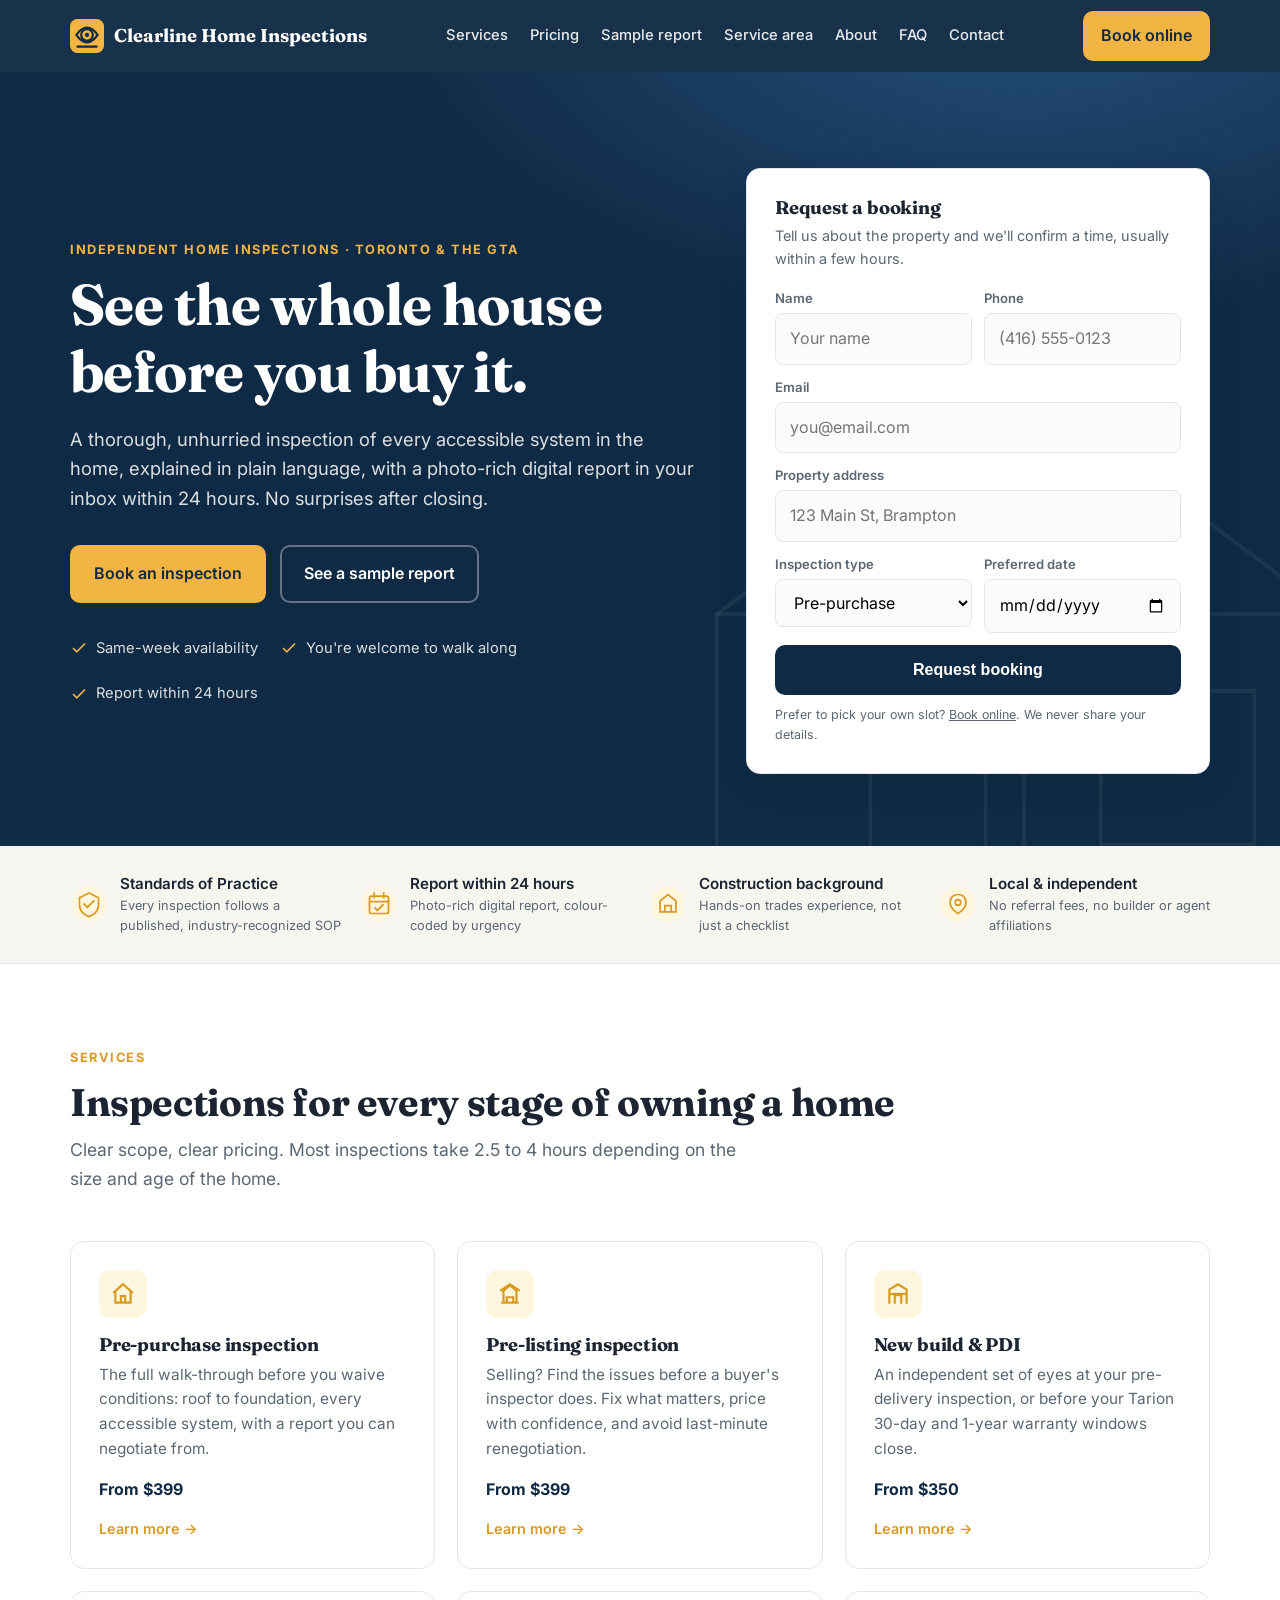
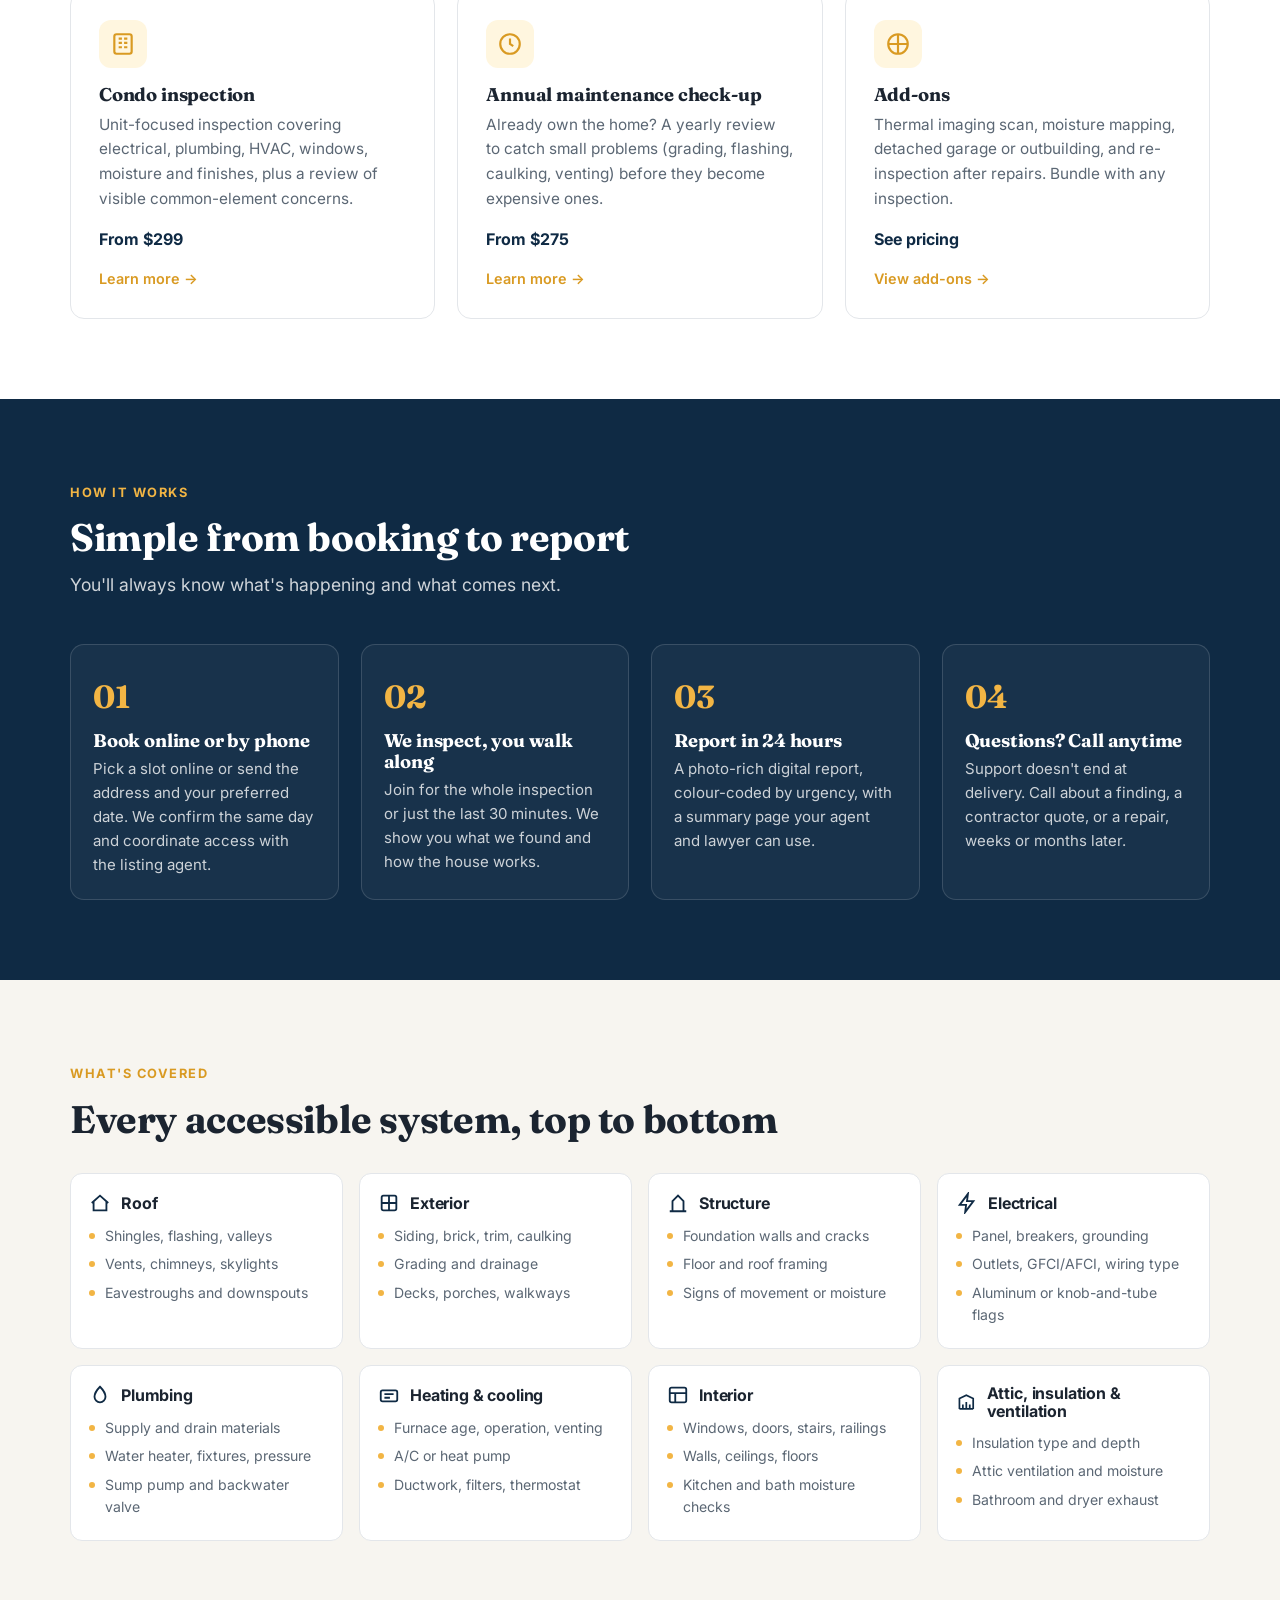
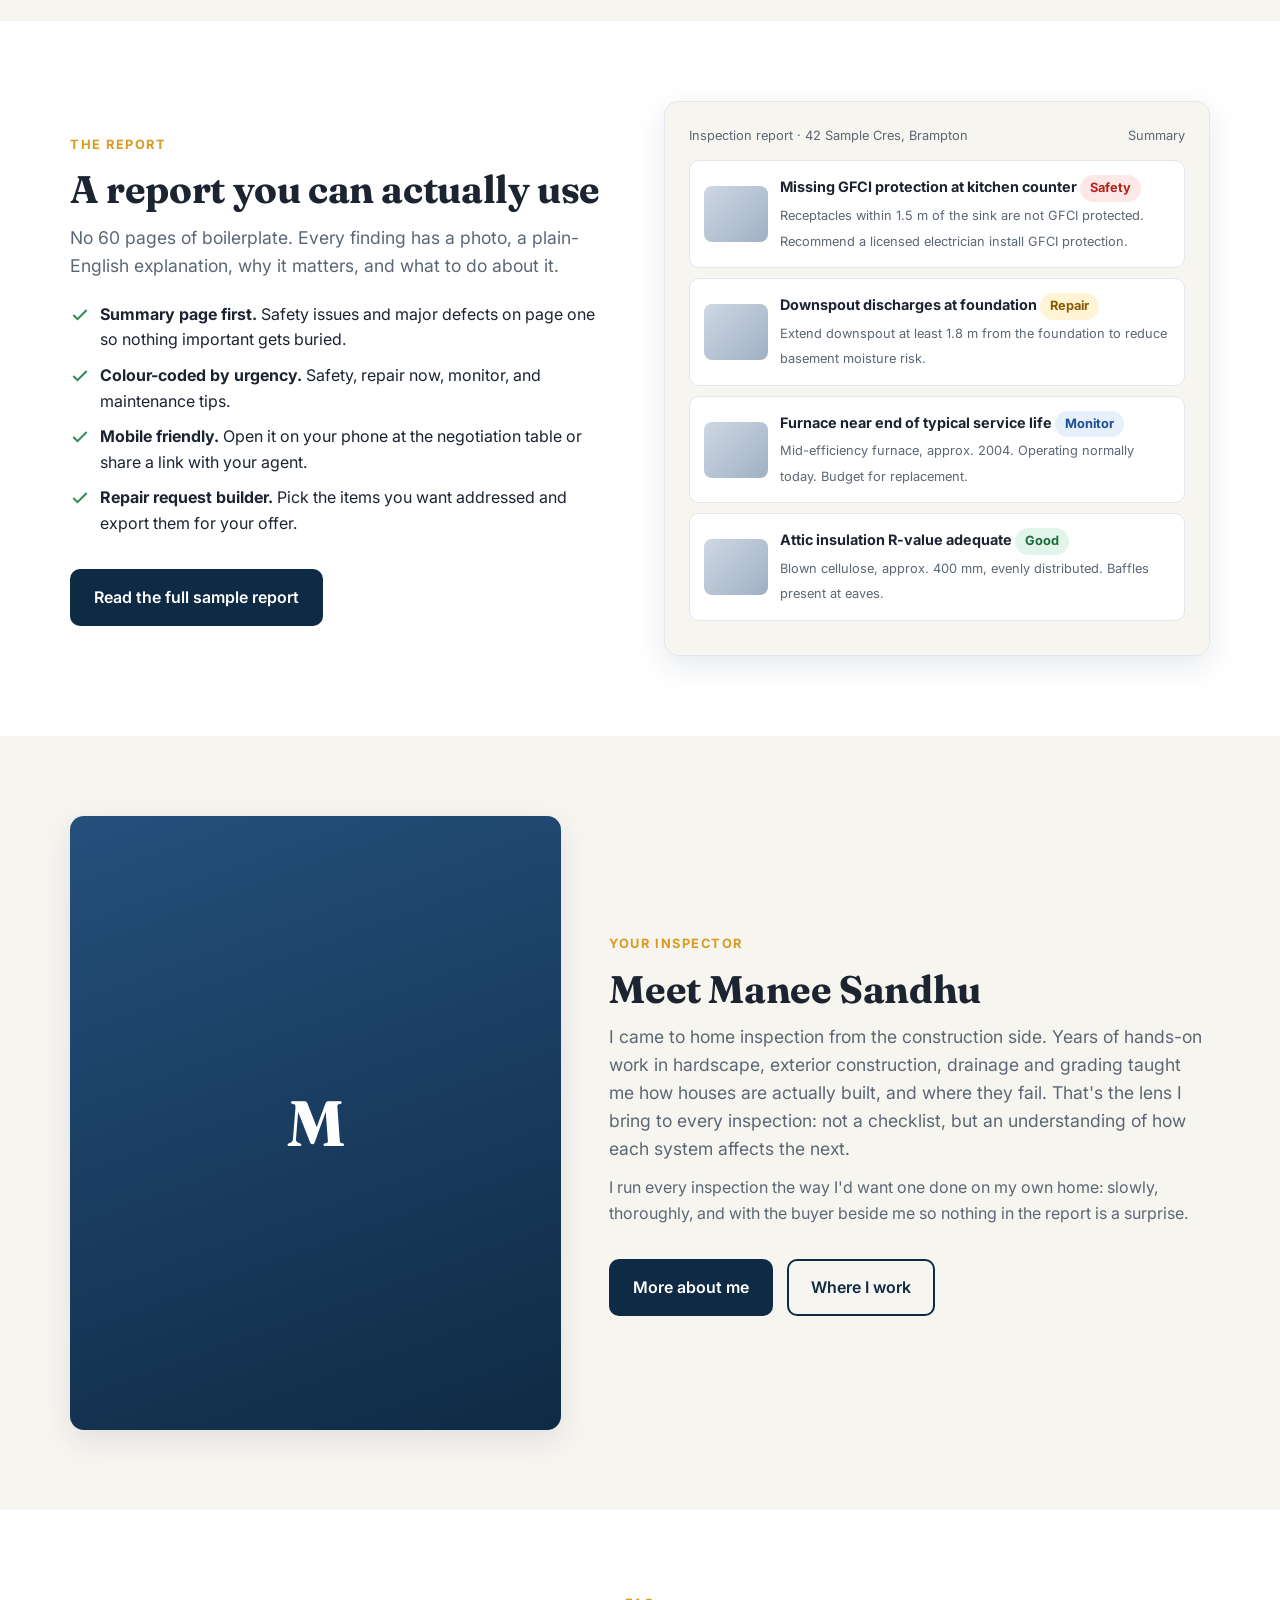
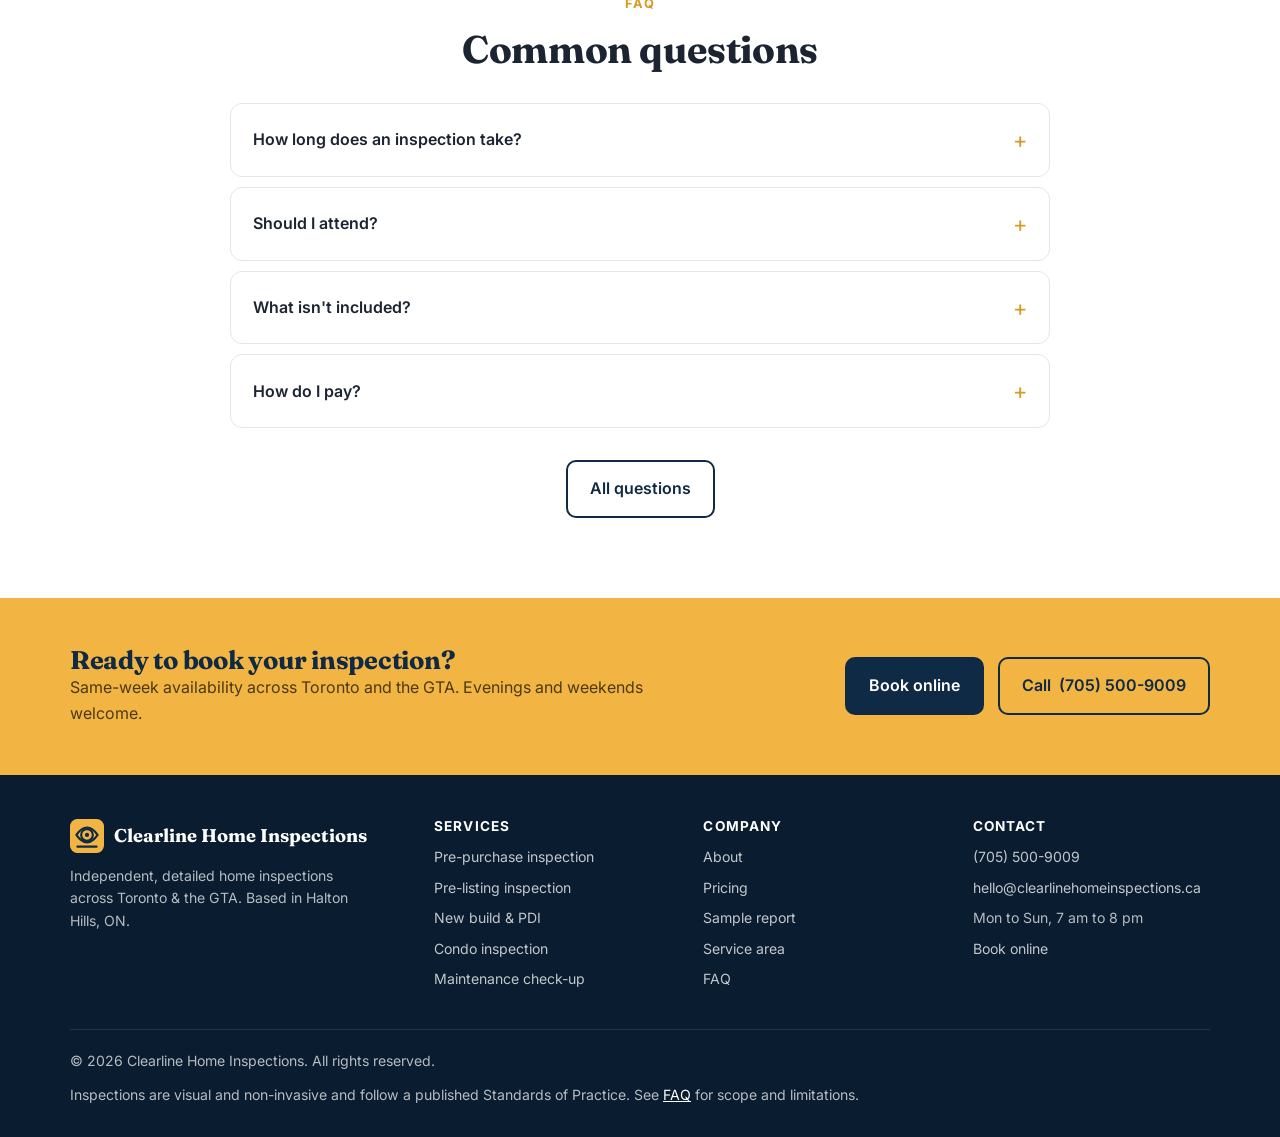
==== index.html @ b822611d "Add files via upload" ====
<!DOCTYPE html>
<html lang="en-CA">
<head>
<meta charset="utf-8">
<meta name="viewport" content="width=device-width, initial-scale=1">
<title>Clearline Home Inspections | Home Inspector, Toronto & GTA</title>
<meta name="description" content="Independent, detailed home inspections across Toronto and the GTA. Pre-purchase, pre-listing, new-build and condo inspections with a full photo report within 24 hours.">
<meta property="og:title" content="Clearline Home Inspections | Home Inspector, Toronto & GTA">
<meta property="og:description" content="Independent, detailed home inspections across Toronto and the GTA. Pre-purchase, pre-listing, new-build and condo inspections with a full photo report within 24 hours.">
<meta property="og:type" content="website">
<link rel="icon" href="data:image/svg+xml,%3Csvg xmlns='http://www.w3.org/2000/svg' viewBox='0 0 64 64'%3E%3Crect width='64' height='64' rx='14' fill='%230f2a44'/%3E%3Ccircle cx='32' cy='30' r='11' fill='none' stroke='%23f2b544' stroke-width='4'/%3E%3Ccircle cx='32' cy='30' r='4' fill='%23f2b544'/%3E%3Cpath d='M12 30c6-9 12-14 20-14s14 5 20 14c-6 9-12 14-20 14S18 39 12 30z' fill='none' stroke='%23f2b544' stroke-width='4' stroke-linejoin='round'/%3E%3C/svg%3E">
<link rel="preconnect" href="https://fonts.googleapis.com">
<link rel="preconnect" href="https://fonts.gstatic.com" crossorigin>
<link href="https://fonts.googleapis.com/css2?family=Inter:wght@400;500;600;700;800&family=Fraunces:opsz,wght@9..144,600;9..144,700&display=swap" rel="stylesheet">
<link rel="stylesheet" href="styles.css">
</head>
<body>
<header class="site">
  <div class="container">
    <nav class="main">
      <a class="logo" href="index.html" aria-label="Home"><svg viewBox="0 0 64 64" aria-hidden="true"><rect width="64" height="64" rx="14" fill="#f2b544"/><circle cx="32" cy="30" r="11" fill="none" stroke="#0f2a44" stroke-width="4"/><circle cx="32" cy="30" r="4" fill="#0f2a44"/><path d="M12 30c6-9 12-14 20-14s14 5 20 14c-6 9-12 14-20 14S18 39 12 30z" fill="none" stroke="#0f2a44" stroke-width="4" stroke-linejoin="round"/><path d="M14 52h36" stroke="#0f2a44" stroke-width="4" stroke-linecap="round"/></svg><span data-brand="name">Clearline Home Inspections</span></a>
      <ul class="navlinks" id="navlinks">
        <li><a href="services.html">Services</a></li>
        <li><a href="pricing.html">Pricing</a></li>
        <li><a href="sample-report.html">Sample report</a></li>
        <li><a href="service-area.html">Service area</a></li>
        <li><a href="about.html">About</a></li>
        <li><a href="faq.html">FAQ</a></li>
        <li><a href="contact.html">Contact</a></li>
      </ul>
      <div class="nav-cta">
        <a class="phone" data-brand="phone-link" href="tel:+17055009009"><span data-brand="phone">(705) 500-9009</span></a>
        <a class="btn btn-primary" href="book.html" style="padding:10px 16px">Book online</a>
        <button class="burger" aria-label="Menu">☰</button>
      </div>
    </nav>
  </div>
</header>
<main>
<section class="hero">
  <div class="container hero-grid">
    <div>
      <span class="eyebrow">Independent home inspections · <span data-brand="area">Toronto &amp; the GTA</span></span>
      <h1 data-brand="tagline">See the whole house before you buy it.</h1>
      <p class="lead">A thorough, unhurried inspection of every accessible system in the home, explained in plain language, with a photo-rich digital report in your inbox within 24 hours. No surprises after closing.</p>
      <div class="actions">
        <a class="btn btn-primary" href="book.html">Book an inspection</a>
        <a class="btn btn-ghost" href="sample-report.html">See a sample report</a>
      </div>
      <div class="hero-points">
        <span><svg viewBox="0 0 24 24" fill="none" stroke="#f2b544" stroke-width="2.2"><path d="M20 6 9 17l-5-5"/></svg>Same-week availability</span>
        <span><svg viewBox="0 0 24 24" fill="none" stroke="#f2b544" stroke-width="2.2"><path d="M20 6 9 17l-5-5"/></svg>You're welcome to walk along</span>
        <span><svg viewBox="0 0 24 24" fill="none" stroke="#f2b544" stroke-width="2.2"><path d="M20 6 9 17l-5-5"/></svg>Report within 24 hours</span>
      </div>
    </div>
    <form class="quote-card" onsubmit="return sendForm(event,this)">
      <input type="hidden" name="subject" value="Booking request">
      <h3>Request a booking</h3>
      <div class="sub">Tell us about the property and we'll confirm a time, usually within a few hours.</div>
      <div class="row2">
        <div class="field"><label>Name</label><input name="name" required placeholder="Your name"></div>
        <div class="field"><label>Phone</label><input name="phone" type="tel" required placeholder="(416) 555-0123"></div>
      </div>
      <div class="field"><label>Email</label><input name="email" type="email" required placeholder="you@email.com"></div>
      <div class="field"><label>Property address</label><input name="address" required placeholder="123 Main St, Brampton"></div>
      <div class="row2">
        <div class="field"><label>Inspection type</label>
          <select name="type"><option>Pre-purchase</option><option>Pre-listing (seller)</option><option>New build / PDI</option><option>Condo</option><option>Maintenance check-up</option><option>Not sure yet</option></select></div>
        <div class="field"><label>Preferred date</label><input name="date" type="date"></div>
      </div>
      <button class="btn btn-dark" type="submit" style="width:100%;justify-content:center">Request booking</button>
      <div class="fine">Prefer to pick your own slot? <a href="book.html">Book online</a>. We never share your details.</div>
    </form>
  </div>
</section>

<div class="trust">
  <div class="container trust-grid">
    <div class="trust-item">
      <svg viewBox="0 0 48 48" fill="none"><circle cx="24" cy="24" r="22" fill="#fff6df"/><path d="M24 10 12 16v9c0 8 5.3 12.6 12 15 6.7-2.4 12-7 12-15v-9z" stroke="#d99a22" stroke-width="2.2"/><path d="m18 24 4 4 8-8" stroke="#d99a22" stroke-width="2.4" stroke-linecap="round"/></svg>
      <div>Standards of Practice<small>Every inspection follows a published, industry-recognized SOP</small></div>
    </div>
    <div class="trust-item">
      <svg viewBox="0 0 48 48" fill="none"><circle cx="24" cy="24" r="22" fill="#fff6df"/><rect x="12" y="14" width="24" height="22" rx="3" stroke="#d99a22" stroke-width="2.2"/><path d="M12 21h24M18 10v6M30 10v6" stroke="#d99a22" stroke-width="2.2" stroke-linecap="round"/><path d="m19 29 3 3 7-7" stroke="#d99a22" stroke-width="2.4" stroke-linecap="round"/></svg>
      <div>Report within 24 hours<small>Photo-rich digital report, colour-coded by urgency</small></div>
    </div>
    <div class="trust-item">
      <svg viewBox="0 0 48 48" fill="none"><circle cx="24" cy="24" r="22" fill="#fff6df"/><path d="M14 34V20l10-8 10 8v14z" stroke="#d99a22" stroke-width="2.2"/><path d="M20 34v-8h8v8" stroke="#d99a22" stroke-width="2.2"/></svg>
      <div>Construction background<small>Hands-on trades experience, not just a checklist</small></div>
    </div>
    <div class="trust-item">
      <svg viewBox="0 0 48 48" fill="none"><circle cx="24" cy="24" r="22" fill="#fff6df"/><path d="M24 12c-6 0-10 4-10 10 0 8 10 14 10 14s10-6 10-14c0-6-4-10-10-10z" stroke="#d99a22" stroke-width="2.2"/><circle cx="24" cy="22" r="3.5" stroke="#d99a22" stroke-width="2.2"/></svg>
      <div>Local &amp; independent<small>No referral fees, no builder or agent affiliations</small></div>
    </div>
  </div>
</div>

<section>
  <div class="container">
    <span class="eyebrow">Services</span>
    <h2>Inspections for every stage of owning a home</h2>
    <p class="lead mt12">Clear scope, clear pricing. Most inspections take 2.5 to 4 hours depending on the size and age of the home.</p>
    <div class="grid3 mt48">
      <a class="card" href="services-pre-purchase.html">
        <div class="icon"><svg viewBox="0 0 24 24" fill="none" stroke-width="2"><path d="M3 11 12 3l9 8M5 10v10h14V10"/><path d="M10 20v-6h4v6"/></svg></div>
        <h3>Pre-purchase inspection</h3>
        <p>The full walk-through before you waive conditions: roof to foundation, every accessible system, with a report you can negotiate from.</p>
        <div class="price">From $399</div><div class="more">Learn more →</div>
      </a>
      <a class="card" href="services-pre-listing.html">
        <div class="icon"><svg viewBox="0 0 24 24" fill="none" stroke-width="2"><path d="M4 20h16M6 20V9l6-5 6 5v11"/><path d="M9 20v-5h6v5"/><path d="m3 9 9-6 9 6"/></svg></div>
        <h3>Pre-listing inspection</h3>
        <p>Selling? Find the issues before a buyer's inspector does. Fix what matters, price with confidence, and avoid last-minute renegotiation.</p>
        <div class="price">From $399</div><div class="more">Learn more →</div>
      </a>
      <a class="card" href="services-new-build-pdi.html">
        <div class="icon"><svg viewBox="0 0 24 24" fill="none" stroke-width="2"><path d="M4 21V8l8-5 8 5v13"/><path d="M9 21v-8h6v8"/><path d="M4 12h16"/></svg></div>
        <h3>New build &amp; PDI</h3>
        <p>An independent set of eyes at your pre-delivery inspection, or before your Tarion 30-day and 1-year warranty windows close.</p>
        <div class="price">From $350</div><div class="more">Learn more →</div>
      </a>
      <a class="card" href="services-condo.html">
        <div class="icon"><svg viewBox="0 0 24 24" fill="none" stroke-width="2"><rect x="4" y="3" width="16" height="18" rx="2"/><path d="M8 7h3M13 7h3M8 11h3M13 11h3M8 15h3M13 15h3"/></svg></div>
        <h3>Condo inspection</h3>
        <p>Unit-focused inspection covering electrical, plumbing, HVAC, windows, moisture and finishes, plus a review of visible common-element concerns.</p>
        <div class="price">From $299</div><div class="more">Learn more →</div>
      </a>
      <a class="card" href="services-maintenance.html">
        <div class="icon"><svg viewBox="0 0 24 24" fill="none" stroke-width="2"><circle cx="12" cy="12" r="9"/><path d="M12 7v5l3 2"/></svg></div>
        <h3>Annual maintenance check-up</h3>
        <p>Already own the home? A yearly review to catch small problems (grading, flashing, caulking, venting) before they become expensive ones.</p>
        <div class="price">From $275</div><div class="more">Learn more →</div>
      </a>
      <a class="card" href="pricing.html#addons">
        <div class="icon"><svg viewBox="0 0 24 24" fill="none" stroke-width="2"><path d="M12 3v18M3 12h18"/><circle cx="12" cy="12" r="9"/></svg></div>
        <h3>Add-ons</h3>
        <p>Thermal imaging scan, moisture mapping, detached garage or outbuilding, and re-inspection after repairs. Bundle with any inspection.</p>
        <div class="price">See pricing</div><div class="more">View add-ons →</div>
      </a>
    </div>
  </div>
</section>

<section class="process">
  <div class="container">
    <span class="eyebrow">How it works</span>
    <h2>Simple from booking to report</h2>
    <p class="lead mt12">You'll always know what's happening and what comes next.</p>
    <div class="steps">
      <div class="step"><h3>Book online or by phone</h3><p>Pick a slot online or send the address and your preferred date. We confirm the same day and coordinate access with the listing agent.</p></div>
      <div class="step"><h3>We inspect, you walk along</h3><p>Join for the whole inspection or just the last 30 minutes. We show you what we found and how the house works.</p></div>
      <div class="step"><h3>Report in 24 hours</h3><p>A photo-rich digital report, colour-coded by urgency, with a summary page your agent and lawyer can use.</p></div>
      <div class="step"><h3>Questions? Call anytime</h3><p>Support doesn't end at delivery. Call about a finding, a contractor quote, or a repair, weeks or months later.</p></div>
    </div>
  </div>
</section>

<section class="systems">
  <div class="container">
    <span class="eyebrow">What's covered</span>
    <h2>Every accessible system, top to bottom</h2>
    <div class="grid4 mt32">
      <div class="sys"><h3><svg viewBox="0 0 24 24" fill="none" stroke-width="2"><path d="M3 12 12 4l9 8"/><path d="M5 11v9h14v-9"/></svg>Roof</h3><ul><li>Shingles, flashing, valleys</li><li>Vents, chimneys, skylights</li><li>Eavestroughs and downspouts</li></ul></div>
      <div class="sys"><h3><svg viewBox="0 0 24 24" fill="none" stroke-width="2"><rect x="4" y="4" width="16" height="16" rx="2"/><path d="M4 12h16M12 4v16"/></svg>Exterior</h3><ul><li>Siding, brick, trim, caulking</li><li>Grading and drainage</li><li>Decks, porches, walkways</li></ul></div>
      <div class="sys"><h3><svg viewBox="0 0 24 24" fill="none" stroke-width="2"><path d="M3 21h18M6 21V10l6-6 6 6v11"/></svg>Structure</h3><ul><li>Foundation walls and cracks</li><li>Floor and roof framing</li><li>Signs of movement or moisture</li></ul></div>
      <div class="sys"><h3><svg viewBox="0 0 24 24" fill="none" stroke-width="2"><path d="M13 2 4 14h7l-1 8 9-12h-7z"/></svg>Electrical</h3><ul><li>Panel, breakers, grounding</li><li>Outlets, GFCI/AFCI, wiring type</li><li>Aluminum or knob-and-tube flags</li></ul></div>
      <div class="sys"><h3><svg viewBox="0 0 24 24" fill="none" stroke-width="2"><path d="M12 3s6 6 6 11a6 6 0 0 1-12 0c0-5 6-11 6-11z"/></svg>Plumbing</h3><ul><li>Supply and drain materials</li><li>Water heater, fixtures, pressure</li><li>Sump pump and backwater valve</li></ul></div>
      <div class="sys"><h3><svg viewBox="0 0 24 24" fill="none" stroke-width="2"><rect x="3" y="7" width="18" height="12" rx="2"/><path d="M7 11h10M7 15h6"/></svg>Heating &amp; cooling</h3><ul><li>Furnace age, operation, venting</li><li>A/C or heat pump</li><li>Ductwork, filters, thermostat</li></ul></div>
      <div class="sys"><h3><svg viewBox="0 0 24 24" fill="none" stroke-width="2"><rect x="3" y="4" width="18" height="16" rx="2"/><path d="M3 10h18M9 20V10"/></svg>Interior</h3><ul><li>Windows, doors, stairs, railings</li><li>Walls, ceilings, floors</li><li>Kitchen and bath moisture checks</li></ul></div>
      <div class="sys"><h3><svg viewBox="0 0 24 24" fill="none" stroke-width="2"><path d="M4 20h16M4 20V8l8-4 8 4v12"/><path d="M8 20v-5M12 20v-8M16 20v-5"/></svg>Attic, insulation &amp; ventilation</h3><ul><li>Insulation type and depth</li><li>Attic ventilation and moisture</li><li>Bathroom and dryer exhaust</li></ul></div>
    </div>
  </div>
</section>

<section>
  <div class="container report-grid">
    <div>
      <span class="eyebrow">The report</span>
      <h2>A report you can actually use</h2>
      <p class="lead mt12">No 60 pages of boilerplate. Every finding has a photo, a plain-English explanation, why it matters, and what to do about it.</p>
      <ul class="checks">
        <li><svg viewBox="0 0 24 24" fill="none" stroke="#2e8b57" stroke-width="2.4"><path d="M20 6 9 17l-5-5"/></svg><span><b>Summary page first.</b> Safety issues and major defects on page one so nothing important gets buried.</span></li>
        <li><svg viewBox="0 0 24 24" fill="none" stroke="#2e8b57" stroke-width="2.4"><path d="M20 6 9 17l-5-5"/></svg><span><b>Colour-coded by urgency.</b> Safety, repair now, monitor, and maintenance tips.</span></li>
        <li><svg viewBox="0 0 24 24" fill="none" stroke="#2e8b57" stroke-width="2.4"><path d="M20 6 9 17l-5-5"/></svg><span><b>Mobile friendly.</b> Open it on your phone at the negotiation table or share a link with your agent.</span></li>
        <li><svg viewBox="0 0 24 24" fill="none" stroke="#2e8b57" stroke-width="2.4"><path d="M20 6 9 17l-5-5"/></svg><span><b>Repair request builder.</b> Pick the items you want addressed and export them for your offer.</span></li>
      </ul>
      <div class="mt32"><a class="btn btn-dark" href="sample-report.html">Read the full sample report</a></div>
    </div>
    <div class="report-mock" aria-label="Sample report preview">
      <div class="hdr"><span>Inspection report · 42 Sample Cres, Brampton</span><span>Summary</span></div>
      <div class="finding"><div class="ph"></div><div><b>Missing GFCI protection at kitchen counter <span class="tag red">Safety</span></b><span>Receptacles within 1.5 m of the sink are not GFCI protected. Recommend a licensed electrician install GFCI protection.</span></div></div>
      <div class="finding"><div class="ph"></div><div><b>Downspout discharges at foundation <span class="tag amb">Repair</span></b><span>Extend downspout at least 1.8 m from the foundation to reduce basement moisture risk.</span></div></div>
      <div class="finding"><div class="ph"></div><div><b>Furnace near end of typical service life <span class="tag blu">Monitor</span></b><span>Mid-efficiency furnace, approx. 2004. Operating normally today. Budget for replacement.</span></div></div>
      <div class="finding"><div class="ph"></div><div><b>Attic insulation R-value adequate <span class="tag grn">Good</span></b><span>Blown cellulose, approx. 400 mm, evenly distributed. Baffles present at eaves.</span></div></div>
    </div>
  </div>
</section>

<section class="about">
  <div class="container about-grid">
    <div class="portrait" aria-label="Inspector photo placeholder">M</div>
    <div>
      <span class="eyebrow">Your inspector</span>
      <h2>Meet <span data-brand="inspector">Manee Sandhu</span></h2>
      <p class="lead mt12">I came to home inspection from the construction side. Years of hands-on work in hardscape, exterior construction, drainage and grading taught me how houses are actually built, and where they fail. That's the lens I bring to every inspection: not a checklist, but an understanding of how each system affects the next.</p>
      <p class="mt12" style="color:var(--muted)">I run every inspection the way I'd want one done on my own home: slowly, thoroughly, and with the buyer beside me so nothing in the report is a surprise.</p>
      <div class="mt32 actions"><a class="btn btn-dark" href="about.html">More about me</a><a class="btn btn-outline" href="service-area.html">Where I work</a></div>
    </div>
  </div>
</section>

<section>
  <div class="container narrow">
    <div class="center"><span class="eyebrow">FAQ</span><h2>Common questions</h2></div>
    <div class="mt32">
      <details><summary>How long does an inspection take?</summary><p>Usually 2.5 to 4 hours for a detached home, 1.5 to 2 hours for a condo. Older, larger or heavily finished homes take longer. We never rush to fit a schedule.</p></details>
      <details><summary>Should I attend?</summary><p>Yes, if you can. Walking through with the inspector is the best way to understand the house. If you can't make the whole thing, join for the last 30 to 45 minutes for the summary walk-through.</p></details>
      <details><summary>What isn't included?</summary><p>A home inspection is visual and non-invasive. We don't open walls, move furniture or stored items, or test for mould, asbestos, radon, pests or wells and septic systems. If we see signs that suggest a specialist is needed, we tell you exactly who to call.</p></details>
      <details><summary>How do I pay?</summary><p>E-transfer, credit card or debit, payable on the day of the inspection. The report is released once payment is received.</p></details>
    </div>
    <div class="center mt32"><a class="btn btn-outline" href="faq.html">All questions</a></div>
  </div>
</section>
<div class="cta-band">
  <div class="container">
    <div><h2>Ready to book your inspection?</h2><p>Same-week availability across Toronto and the GTA. Evenings and weekends welcome.</p></div>
    <div class="actions"><a class="btn btn-dark" href="book.html">Book online</a><a class="btn btn-outline" data-brand="phone-link" href="tel:+17055009009">Call <span data-brand="phone">(705) 500-9009</span></a></div>
  </div>
</div>
</main>
<footer class="site">
  <div class="container">
    <div class="foot-grid">
      <div>
        <a class="logo" href="index.html" style="color:#fff;margin-bottom:12px"><svg viewBox="0 0 64 64" aria-hidden="true"><rect width="64" height="64" rx="14" fill="#f2b544"/><circle cx="32" cy="30" r="11" fill="none" stroke="#0f2a44" stroke-width="4"/><circle cx="32" cy="30" r="4" fill="#0f2a44"/><path d="M12 30c6-9 12-14 20-14s14 5 20 14c-6 9-12 14-20 14S18 39 12 30z" fill="none" stroke="#0f2a44" stroke-width="4" stroke-linejoin="round"/><path d="M14 52h36" stroke="#0f2a44" stroke-width="4" stroke-linecap="round"/></svg><span data-brand="name">Clearline Home Inspections</span></a>
        <p style="max-width:34ch">Independent, detailed home inspections across <span data-brand="area">Toronto &amp; the GTA</span>. Based in <span data-brand="base">Halton Hills, ON</span>.</p>
      </div>
      <div><h4>Services</h4><ul>
        <li><a href="services-pre-purchase.html">Pre-purchase inspection</a></li>
        <li><a href="services-pre-listing.html">Pre-listing inspection</a></li>
        <li><a href="services-new-build-pdi.html">New build &amp; PDI</a></li>
        <li><a href="services-condo.html">Condo inspection</a></li>
        <li><a href="services-maintenance.html">Maintenance check-up</a></li>
      </ul></div>
      <div><h4>Company</h4><ul>
        <li><a href="about.html">About</a></li>
        <li><a href="pricing.html">Pricing</a></li>
        <li><a href="sample-report.html">Sample report</a></li>
        <li><a href="service-area.html">Service area</a></li>
        <li><a href="faq.html">FAQ</a></li>
      </ul></div>
      <div><h4>Contact</h4><ul>
        <li><a data-brand="phone-link" href="tel:+17055009009"><span data-brand="phone">(705) 500-9009</span></a></li>
        <li><a data-brand="email-link" href="mailto:hello@clearlinehomeinspections.ca"><span data-brand="email">hello@clearlinehomeinspections.ca</span></a></li>
        <li><span data-brand="hours">Mon to Sun, 7 am to 8 pm</span></li>
        <li><a href="book.html">Book online</a></li>
      </ul></div>
    </div>
    <div class="foot-bottom">
      <div>© <span id="yr"></span> <span data-brand="name">Clearline Home Inspections</span>. All rights reserved.</div>
      <div>Inspections are visual and non-invasive and follow a published Standards of Practice. See <a href="faq.html" style="color:#fff">FAQ</a> for scope and limitations.</div>
    </div>
  </div>
</footer>
<div class="toast" id="toast">Thanks! Opening your email app to send the request.</div>
<script src="site.js"></script>
</body>
</html>
---- styles.css ----
:root{
  --navy:#0f2a44; --navy-2:#163a5c; --ink:#1b2430; --muted:#5b6774;
  --amber:#f2b544; --amber-2:#d99a22; --paper:#f7f5f0; --white:#fff;
  --line:#e3e6ea; --ok:#2e8b57; --radius:14px;
  --shadow:0 10px 30px rgba(15,42,68,.10);
}
*{box-sizing:border-box;margin:0;padding:0}
html{scroll-behavior:smooth}
body{font-family:Inter,system-ui,-apple-system,Segoe UI,Roboto,sans-serif;color:var(--ink);background:var(--white);line-height:1.6;-webkit-font-smoothing:antialiased}
h1,h2,h3,h4{font-family:Fraunces,Georgia,serif;line-height:1.15;letter-spacing:-.01em}
h1{font-size:clamp(2.2rem,5vw,3.6rem);font-weight:700}
h2{font-size:clamp(1.7rem,3.4vw,2.4rem);font-weight:700}
h3{font-size:1.15rem;font-weight:700}
h4{font-size:1rem;font-weight:700}
p{max-width:62ch}
a{color:inherit}
img,svg{display:block}
.container{width:min(1140px,100% - 40px);margin-inline:auto}
.narrow{max-width:820px}
section{padding:80px 0}
section.tight{padding:56px 0}
.eyebrow{display:inline-block;font-size:.8rem;font-weight:700;letter-spacing:.12em;text-transform:uppercase;color:var(--amber-2);margin-bottom:12px}
.lead{font-size:1.1rem;color:var(--muted)}
.mt12{margin-top:12px}.mt20{margin-top:20px}.mt32{margin-top:32px}.mt48{margin-top:48px}
.btn{display:inline-flex;align-items:center;gap:8px;padding:14px 22px;border-radius:10px;font-weight:600;text-decoration:none;border:2px solid transparent;transition:.2s;cursor:pointer;font-size:1rem;white-space:nowrap}
.btn-primary{background:var(--amber);color:var(--navy);border-color:var(--amber)}
.btn-primary:hover{background:var(--amber-2);border-color:var(--amber-2)}
.btn-ghost{background:transparent;color:#fff;border-color:rgba(255,255,255,.35)}
.btn-ghost:hover{border-color:#fff}
.btn-dark{background:var(--navy);color:#fff}
.btn-dark:hover{background:var(--navy-2)}
.btn-outline{background:transparent;color:var(--navy);border-color:var(--navy)}
.btn-outline:hover{background:var(--navy);color:#fff}
.actions{display:flex;gap:14px;flex-wrap:wrap}

/* NAV */
header.site{position:sticky;top:0;z-index:50;background:rgba(15,42,68,.96);backdrop-filter:blur(8px);color:#fff}
nav.main{display:flex;align-items:center;justify-content:space-between;height:72px}
.logo{display:flex;align-items:center;gap:10px;font-family:Fraunces,serif;font-weight:700;font-size:1.15rem;text-decoration:none;white-space:nowrap}
.logo svg{width:34px;height:34px}
.navlinks{display:flex;gap:22px;list-style:none;font-size:.92rem;font-weight:500;white-space:nowrap;align-items:center}
.navlinks a{text-decoration:none;opacity:.9}
.navlinks a:hover,.navlinks a.active{opacity:1;color:var(--amber)}
.nav-cta{display:flex;align-items:center;gap:14px}
.phone{font-weight:600;text-decoration:none}
.burger{display:none;background:none;border:0;color:#fff;font-size:1.6rem;cursor:pointer}
@media(max-width:1400px){.phone{display:none}}
@media(max-width:1100px){.navlinks{gap:16px;font-size:.88rem}}
@media(max-width:960px){
  .navlinks,.phone{display:none}
  .burger{display:block}
  .navlinks.open{display:flex;position:absolute;top:72px;left:0;right:0;flex-direction:column;background:var(--navy);padding:20px;gap:16px;border-top:1px solid rgba(255,255,255,.1);align-items:flex-start}
  .nav-cta .btn{padding:10px 14px;font-size:.9rem}
}

/* HERO */
.hero{background:radial-gradient(1200px 600px at 80% -10%,#24507c 0%,var(--navy) 55%);color:#fff;padding:96px 0 72px;position:relative;overflow:hidden}
.hero::after{content:"";position:absolute;inset:auto -10% -40% auto;width:60%;height:120%;background:url("data:image/svg+xml,%3Csvg xmlns='http://www.w3.org/2000/svg' viewBox='0 0 400 400'%3E%3Cg fill='none' stroke='%23ffffff' stroke-opacity='.06' stroke-width='2'%3E%3Cpath d='M40 360V160l160-120 160 120v200z'/%3E%3Cpath d='M40 160h320M200 40v320M120 360V220h60v140M240 200h80v80h-80z'/%3E%3C/g%3E%3C/svg%3E") no-repeat center/contain;pointer-events:none}
.hero-grid{display:grid;grid-template-columns:1.15fr .85fr;gap:48px;align-items:center;position:relative;z-index:1}
.hero .eyebrow{color:var(--amber)}
.hero .lead{color:rgba(255,255,255,.85);margin:20px 0 32px;font-size:1.15rem}
.hero-points{display:flex;gap:22px;flex-wrap:wrap;margin-top:34px;font-size:.92rem;color:rgba(255,255,255,.85)}
.hero-points span{display:flex;align-items:center;gap:8px}
.hero-points svg{width:18px;height:18px}
@media(max-width:900px){.hero-grid{grid-template-columns:1fr}.hero{padding:64px 0}}

/* page hero (inner pages) */
.page-hero{background:var(--navy);color:#fff;padding:64px 0 56px}
.page-hero .eyebrow{color:var(--amber)}
.page-hero .lead{color:rgba(255,255,255,.82);margin-top:14px}
.crumbs{font-size:.85rem;color:rgba(255,255,255,.6);margin-bottom:18px}
.crumbs a{text-decoration:none}

/* forms */
.quote-card{background:#fff;color:var(--ink);border-radius:var(--radius);padding:28px;box-shadow:var(--shadow);border:1px solid var(--line)}
.quote-card h3{margin-bottom:6px}
.quote-card .sub{color:var(--muted);font-size:.9rem;margin-bottom:18px}
.field{margin-bottom:12px}
.field label{display:block;font-size:.82rem;font-weight:600;margin-bottom:4px;color:var(--muted)}
.field input,.field select,.field textarea{width:100%;padding:12px 14px;border:1px solid var(--line);border-radius:8px;font:inherit;background:#fbfbfb}
.field input:focus,.field select:focus,.field textarea:focus{outline:2px solid var(--amber);border-color:transparent}
.row2{display:grid;grid-template-columns:1fr 1fr;gap:12px}
.fine{font-size:.78rem;color:var(--muted);margin-top:10px}
@media(max-width:520px){.row2{grid-template-columns:1fr}}

/* TRUST STRIP */
.trust{background:var(--paper);padding:26px 0;border-bottom:1px solid var(--line)}
.trust-grid{display:grid;grid-template-columns:repeat(4,1fr);gap:18px}
.trust-item{display:flex;align-items:center;gap:12px;font-weight:600;font-size:.95rem}
.trust-item svg{width:38px;height:38px;flex:none}
.trust-item small{display:block;font-weight:400;color:var(--muted);font-size:.8rem}
@media(max-width:900px){.trust-grid{grid-template-columns:repeat(2,1fr)}}
@media(max-width:520px){.trust-grid{grid-template-columns:1fr}}

/* CARDS */
.grid2{display:grid;grid-template-columns:1fr 1fr;gap:22px}
.grid3{display:grid;grid-template-columns:repeat(3,1fr);gap:22px}
.grid4{display:grid;grid-template-columns:repeat(4,1fr);gap:16px}
.card{background:#fff;border:1px solid var(--line);border-radius:var(--radius);padding:28px;transition:.2s;display:flex;flex-direction:column}
a.card{text-decoration:none}
.card:hover{transform:translateY(-3px);box-shadow:var(--shadow);border-color:transparent}
.card .icon{width:48px;height:48px;border-radius:12px;background:#fff6df;display:grid;place-items:center;margin-bottom:16px}
.card .icon svg{width:26px;height:26px;stroke:var(--amber-2)}
.card p{color:var(--muted);font-size:.96rem;margin-top:8px}
.card .price{margin-top:auto;padding-top:16px;font-weight:700;color:var(--navy)}
.card .more{margin-top:14px;font-weight:600;color:var(--amber-2);font-size:.9rem}
@media(max-width:900px){.grid3,.grid4{grid-template-columns:1fr 1fr}.grid2{grid-template-columns:1fr}}
@media(max-width:560px){.grid3,.grid4{grid-template-columns:1fr}}

/* PROCESS */
.process{background:var(--navy);color:#fff}
.process .eyebrow{color:var(--amber)}
.process .lead{color:rgba(255,255,255,.8)}
.steps{display:grid;grid-template-columns:repeat(4,1fr);gap:22px;margin-top:44px;counter-reset:step}
.step{position:relative;padding:26px 22px 22px;border:1px solid rgba(255,255,255,.14);border-radius:var(--radius);background:rgba(255,255,255,.04)}
.step::before{counter-increment:step;content:"0" counter(step);font-family:Fraunces,serif;font-size:2rem;font-weight:700;color:var(--amber);display:block;margin-bottom:8px}
.step p{color:rgba(255,255,255,.78);font-size:.94rem;margin-top:6px}
@media(max-width:900px){.steps{grid-template-columns:1fr 1fr}}
@media(max-width:520px){.steps{grid-template-columns:1fr}}

/* SYSTEMS */
.systems{background:var(--paper)}
.sys{background:#fff;border-radius:12px;padding:18px;border:1px solid var(--line)}
.sys h3{font-family:Inter,sans-serif;font-size:1rem;display:flex;align-items:center;gap:10px;margin-bottom:8px}
.sys h3 svg{width:22px;height:22px;stroke:var(--navy)}
.sys ul{list-style:none;font-size:.88rem;color:var(--muted)}
.sys li{padding:3px 0 3px 16px;position:relative}
.sys li::before{content:"";position:absolute;left:0;top:11px;width:6px;height:6px;border-radius:50%;background:var(--amber)}

/* REPORT PREVIEW */
.report-grid{display:grid;grid-template-columns:1fr 1fr;gap:48px;align-items:center}
.report-mock{background:var(--paper);border-radius:var(--radius);padding:24px;border:1px solid var(--line);box-shadow:var(--shadow)}
.report-mock .hdr{display:flex;justify-content:space-between;align-items:center;margin-bottom:14px;font-size:.8rem;color:var(--muted)}
.tag{padding:3px 10px;border-radius:99px;font-weight:700;font-size:.72rem;white-space:nowrap;display:inline-block;vertical-align:middle}
.tag.red{background:#fde8e8;color:#b42318}.tag.amb{background:#fff4d6;color:#8a5a00}.tag.blu{background:#e6f0fb;color:#1d4f91}.tag.grn{background:#e3f5ea;color:#1e6b3a}
.finding{background:#fff;border:1px solid var(--line);border-radius:10px;padding:14px;margin-bottom:10px;display:grid;grid-template-columns:64px 1fr;gap:12px;align-items:center}
.finding .ph{height:56px;border-radius:8px;background:linear-gradient(135deg,#cfd8e3,#9fb0c4)}
.finding b{display:block;font-size:.9rem}
.finding span{font-size:.8rem;color:var(--muted)}
.checks{list-style:none;margin-top:22px}
.checks li{display:flex;gap:10px;align-items:flex-start;margin-bottom:10px}
.checks svg{width:20px;height:20px;flex:none;margin-top:3px}
@media(max-width:900px){.report-grid{grid-template-columns:1fr}}

/* AREA */
.area-grid{display:grid;grid-template-columns:1fr 1fr;gap:48px;align-items:center}
.chips{display:flex;flex-wrap:wrap;gap:8px;margin-top:20px}
.chip{background:var(--paper);border:1px solid var(--line);padding:7px 12px;border-radius:99px;font-size:.88rem;font-weight:500}
.area-map{background:var(--navy);border-radius:var(--radius);padding:30px;color:#fff;min-height:300px;display:grid;place-items:center;text-align:center}
.area-map svg{width:min(320px,100%);height:auto}
@media(max-width:900px){.area-grid{grid-template-columns:1fr}}

/* ABOUT */
.about{background:var(--paper)}
.about-grid{display:grid;grid-template-columns:.9fr 1.1fr;gap:48px;align-items:center}
.portrait{aspect-ratio:4/5;border-radius:var(--radius);background:linear-gradient(160deg,#24507c,var(--navy));display:grid;place-items:center;color:#fff;font-family:Fraunces,serif;font-size:4rem;font-weight:700;box-shadow:var(--shadow)}
.creds{display:grid;grid-template-columns:1fr 1fr;gap:12px;margin-top:22px}
.cred{background:#fff;border:1px solid var(--line);border-radius:10px;padding:14px;display:flex;gap:12px;align-items:center;font-size:.9rem;font-weight:600}
.cred svg,.cred img{width:30px;height:30px;flex:none}
.cred small{display:block;font-weight:400;color:var(--muted);font-size:.8rem}
@media(max-width:900px){.about-grid{grid-template-columns:1fr}.portrait{max-width:320px}}

/* FAQ */
details{border:1px solid var(--line);border-radius:12px;padding:18px 22px;margin-bottom:10px;background:#fff}
summary{cursor:pointer;font-weight:600;list-style:none;display:flex;justify-content:space-between;align-items:center;gap:12px}
summary::-webkit-details-marker{display:none}
summary::after{content:"+";font-size:1.4rem;color:var(--amber-2);font-weight:400}
details[open] summary::after{content:"–"}
details p{margin-top:10px;color:var(--muted)}

/* CONTACT */
.contact{background:var(--navy);color:#fff}
.contact .eyebrow{color:var(--amber)}
.contact-grid{display:grid;grid-template-columns:1fr 1fr;gap:48px}
.contact-list{list-style:none;margin-top:24px;display:grid;gap:14px}
.contact-list li{display:flex;gap:12px;align-items:center}
.contact-list svg{width:22px;height:22px;stroke:var(--amber);flex:none}
.contact-list a{text-decoration:none}
.contact .quote-card{color:var(--ink)}
@media(max-width:900px){.contact-grid{grid-template-columns:1fr}}

/* CTA band */
.cta-band{background:var(--amber);color:var(--navy);padding:48px 0}
.cta-band .container{display:flex;justify-content:space-between;align-items:center;gap:24px;flex-wrap:wrap}
.cta-band h2{font-size:1.6rem}
.cta-band p{color:#4a3a10}

/* content pages */
.prose{max-width:760px}
.prose h2{margin-top:44px;margin-bottom:12px;font-size:1.6rem}
.prose h3{margin-top:28px;margin-bottom:8px}
.prose p{margin-bottom:14px;max-width:none;color:#2b3542}
.prose ul,.prose ol{margin:0 0 16px 22px;color:#2b3542}
.prose li{margin-bottom:6px}
.side{position:sticky;top:96px}
.two-col{display:grid;grid-template-columns:1fr 360px;gap:48px;align-items:start}
@media(max-width:960px){.two-col{grid-template-columns:1fr}.side{position:static}}
.callout{background:var(--paper);border-left:4px solid var(--amber);padding:18px 22px;border-radius:0 12px 12px 0;margin:22px 0}
.callout b{display:block;margin-bottom:4px}
.check-list{list-style:none;margin:0}
.check-list li{padding:6px 0 6px 30px;position:relative}
.check-list li::before{content:"";position:absolute;left:0;top:10px;width:18px;height:18px;border-radius:50%;background:#e3f5ea url("data:image/svg+xml,%3Csvg xmlns='http://www.w3.org/2000/svg' viewBox='0 0 24 24' fill='none' stroke='%231e6b3a' stroke-width='3'%3E%3Cpath d='M20 6 9 17l-5-5'/%3E%3C/svg%3E") center/11px no-repeat}
.x-list li::before{background:#fde8e8 url("data:image/svg+xml,%3Csvg xmlns='http://www.w3.org/2000/svg' viewBox='0 0 24 24' fill='none' stroke='%23b42318' stroke-width='3'%3E%3Cpath d='M18 6 6 18M6 6l12 12'/%3E%3C/svg%3E") center/10px no-repeat}

/* pricing */
.price-table{width:100%;border-collapse:collapse;background:#fff;border-radius:var(--radius);overflow:hidden;box-shadow:var(--shadow);font-size:.95rem}
.price-table th,.price-table td{padding:16px 18px;text-align:left;border-bottom:1px solid var(--line);vertical-align:top}
.price-table th{background:var(--navy);color:#fff;font-weight:600;font-size:.85rem;letter-spacing:.04em;text-transform:uppercase}
.price-table tr:last-child td{border-bottom:0}
.price-table td.p{font-weight:700;color:var(--navy);white-space:nowrap}
.price-table td small{display:block;color:var(--muted);font-weight:400}
.price-table .band td:first-child{font-weight:700}
.table-wrap{overflow-x:auto;margin-top:28px}
.addons{display:grid;grid-template-columns:repeat(3,1fr);gap:16px;margin-top:28px}
.addon{background:#fff;border:1px solid var(--line);border-radius:12px;padding:18px;display:flex;justify-content:space-between;gap:12px;align-items:flex-start}
.addon b{display:block}
.addon small{color:var(--muted)}
.addon .p{font-weight:700;color:var(--navy);white-space:nowrap}
@media(max-width:900px){.addons{grid-template-columns:1fr}}
.includes{background:var(--paper)}

/* sample report page */
.rpt{max-width:900px;margin-inline:auto;background:#fff;border:1px solid var(--line);border-radius:var(--radius);box-shadow:var(--shadow);overflow:hidden}
.rpt-cover{background:var(--navy);color:#fff;padding:44px 40px}
.rpt-cover h1{font-size:2rem}
.rpt-meta{display:grid;grid-template-columns:repeat(3,1fr);gap:14px;margin-top:24px;font-size:.9rem}
.rpt-meta div{background:rgba(255,255,255,.08);padding:12px 14px;border-radius:10px}
.rpt-meta small{display:block;color:rgba(255,255,255,.6);font-size:.75rem;text-transform:uppercase;letter-spacing:.06em}
.rpt-body{padding:36px 40px}
.rpt-body h2{font-size:1.4rem;margin:36px 0 14px;padding-bottom:8px;border-bottom:2px solid var(--amber)}
.rpt-body h2:first-child{margin-top:0}
.rpt-body p{max-width:none;color:#2b3542}
.rpt-sum{display:grid;grid-template-columns:repeat(4,1fr);gap:12px;margin:18px 0 22px}
.rpt-sum div{border-radius:10px;padding:14px;text-align:center}
.rpt-sum b{display:block;font-size:1.8rem;font-family:Fraunces,serif}
.rpt-sum span{font-size:.8rem;font-weight:600}
.rpt-sum .red{background:#fde8e8;color:#b42318}.rpt-sum .amb{background:#fff4d6;color:#8a5a00}.rpt-sum .blu{background:#e6f0fb;color:#1d4f91}.rpt-sum .grn{background:#e3f5ea;color:#1e6b3a}
.rf{border:1px solid var(--line);border-radius:12px;padding:18px;margin:12px 0;display:grid;grid-template-columns:150px 1fr;gap:18px}
.rf .ph{aspect-ratio:4/3;border-radius:8px;background:linear-gradient(135deg,#cfd8e3,#9fb0c4);display:grid;place-items:center;color:#fff;font-size:.72rem;text-align:center;padding:8px}
.rf h4{font-family:Inter,sans-serif;font-size:1rem;display:flex;gap:10px;align-items:center;flex-wrap:wrap;margin-bottom:6px}
.rf p{font-size:.92rem;margin-bottom:6px}
.rf .rec{font-size:.88rem;background:var(--paper);padding:10px 12px;border-radius:8px;margin-top:8px}
.rf .rec b{color:var(--navy)}
.rpt-info{display:grid;grid-template-columns:1fr 1fr;gap:10px 24px;font-size:.92rem;margin-bottom:10px}
.rpt-info div{display:flex;justify-content:space-between;border-bottom:1px dashed var(--line);padding:6px 0}
.rpt-info span:last-child{font-weight:600;text-align:right}
.side .rpt-info span:last-child{white-space:nowrap;padding-left:12px}
.side .rpt-info span:first-child{color:var(--muted)}
.rpt-note{font-size:.85rem;color:var(--muted);background:var(--paper);padding:14px 16px;border-radius:10px;margin-top:14px}
@media(max-width:700px){.rf{grid-template-columns:1fr}.rpt-sum{grid-template-columns:1fr 1fr}.rpt-info{grid-template-columns:1fr}.rpt-body,.rpt-cover{padding:26px 20px}.rpt-meta{grid-template-columns:1fr}}
@media print{header.site,footer.site,.cta-band,.page-hero,.no-print{display:none!important}.rpt{box-shadow:none;border:0}}

/* booking */
.book-grid{display:grid;grid-template-columns:1.1fr .9fr;gap:40px;align-items:start}
.cal-box{background:#fff;border:1px solid var(--line);border-radius:var(--radius);box-shadow:var(--shadow);min-height:640px;overflow:hidden}
.cal-placeholder{min-height:640px;display:grid;place-items:center;text-align:center;padding:40px;background:repeating-linear-gradient(45deg,#fafafa,#fafafa 12px,#f3f1eb 12px,#f3f1eb 24px)}
.cal-placeholder p{color:var(--muted);margin-inline:auto}
@media(max-width:960px){.book-grid{grid-template-columns:1fr}}
.slots{display:grid;grid-template-columns:repeat(3,1fr);gap:8px;margin-top:10px}
.slot{border:1px solid var(--line);border-radius:8px;padding:10px;text-align:center;font-size:.88rem;font-weight:600;cursor:pointer;background:#fff}
.slot:hover,.slot.on{border-color:var(--amber);background:#fff6df}

footer.site{background:#0a1d30;color:rgba(255,255,255,.7);padding:44px 0 30px;font-size:.88rem}
.foot-grid{display:grid;grid-template-columns:1.4fr 1fr 1fr 1fr;gap:32px;margin-bottom:30px}
.foot-grid h4{color:#fff;font-family:Inter,sans-serif;font-size:.85rem;text-transform:uppercase;letter-spacing:.08em;margin-bottom:12px}
.foot-grid ul{list-style:none}
.foot-grid li{margin-bottom:8px}
.foot-grid a{color:rgba(255,255,255,.75);text-decoration:none}
.foot-grid a:hover{color:#fff}
.foot-bottom{border-top:1px solid rgba(255,255,255,.1);padding-top:20px;display:flex;justify-content:space-between;flex-wrap:wrap;gap:12px}
@media(max-width:900px){.foot-grid{grid-template-columns:1fr 1fr}}
@media(max-width:520px){.foot-grid{grid-template-columns:1fr}}
.center{text-align:center}
.center p{margin-inline:auto}
.toast{position:fixed;bottom:24px;left:50%;transform:translateX(-50%);background:var(--ok);color:#fff;padding:14px 20px;border-radius:10px;box-shadow:var(--shadow);display:none;z-index:99}
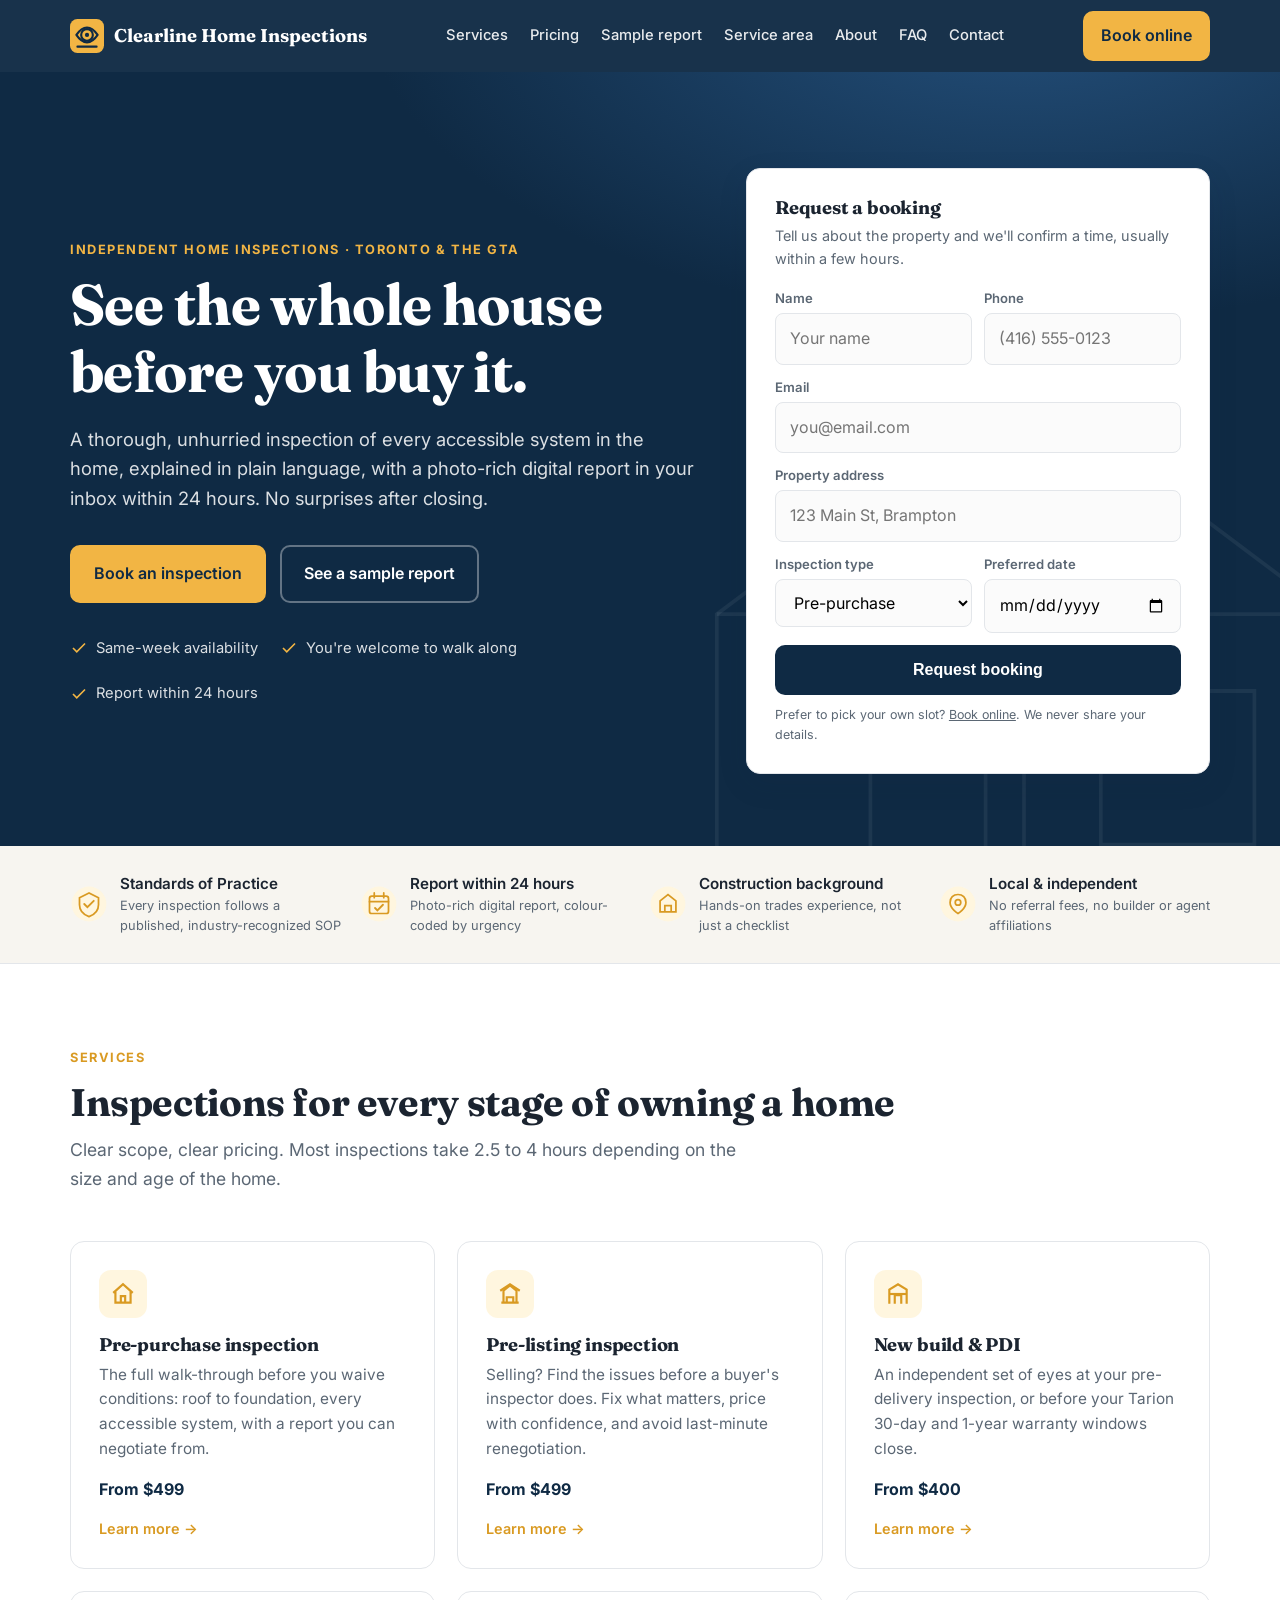
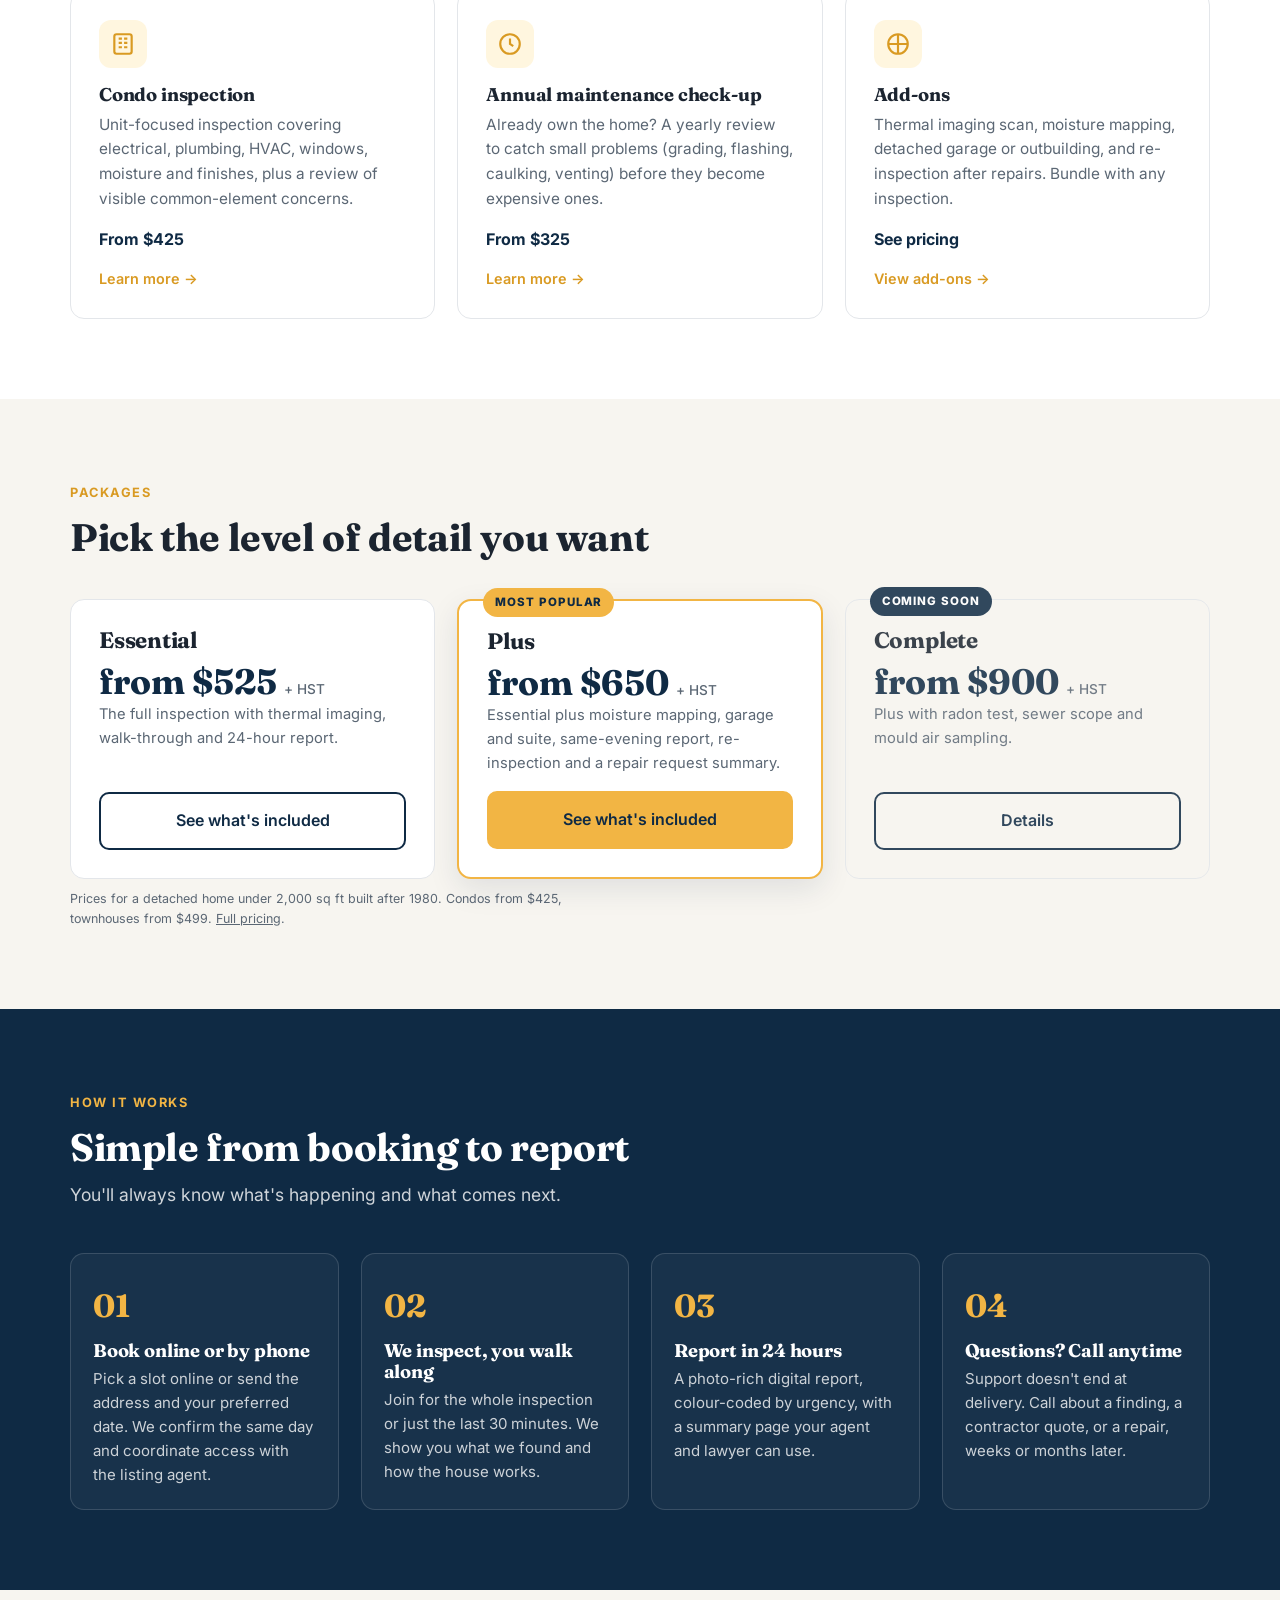
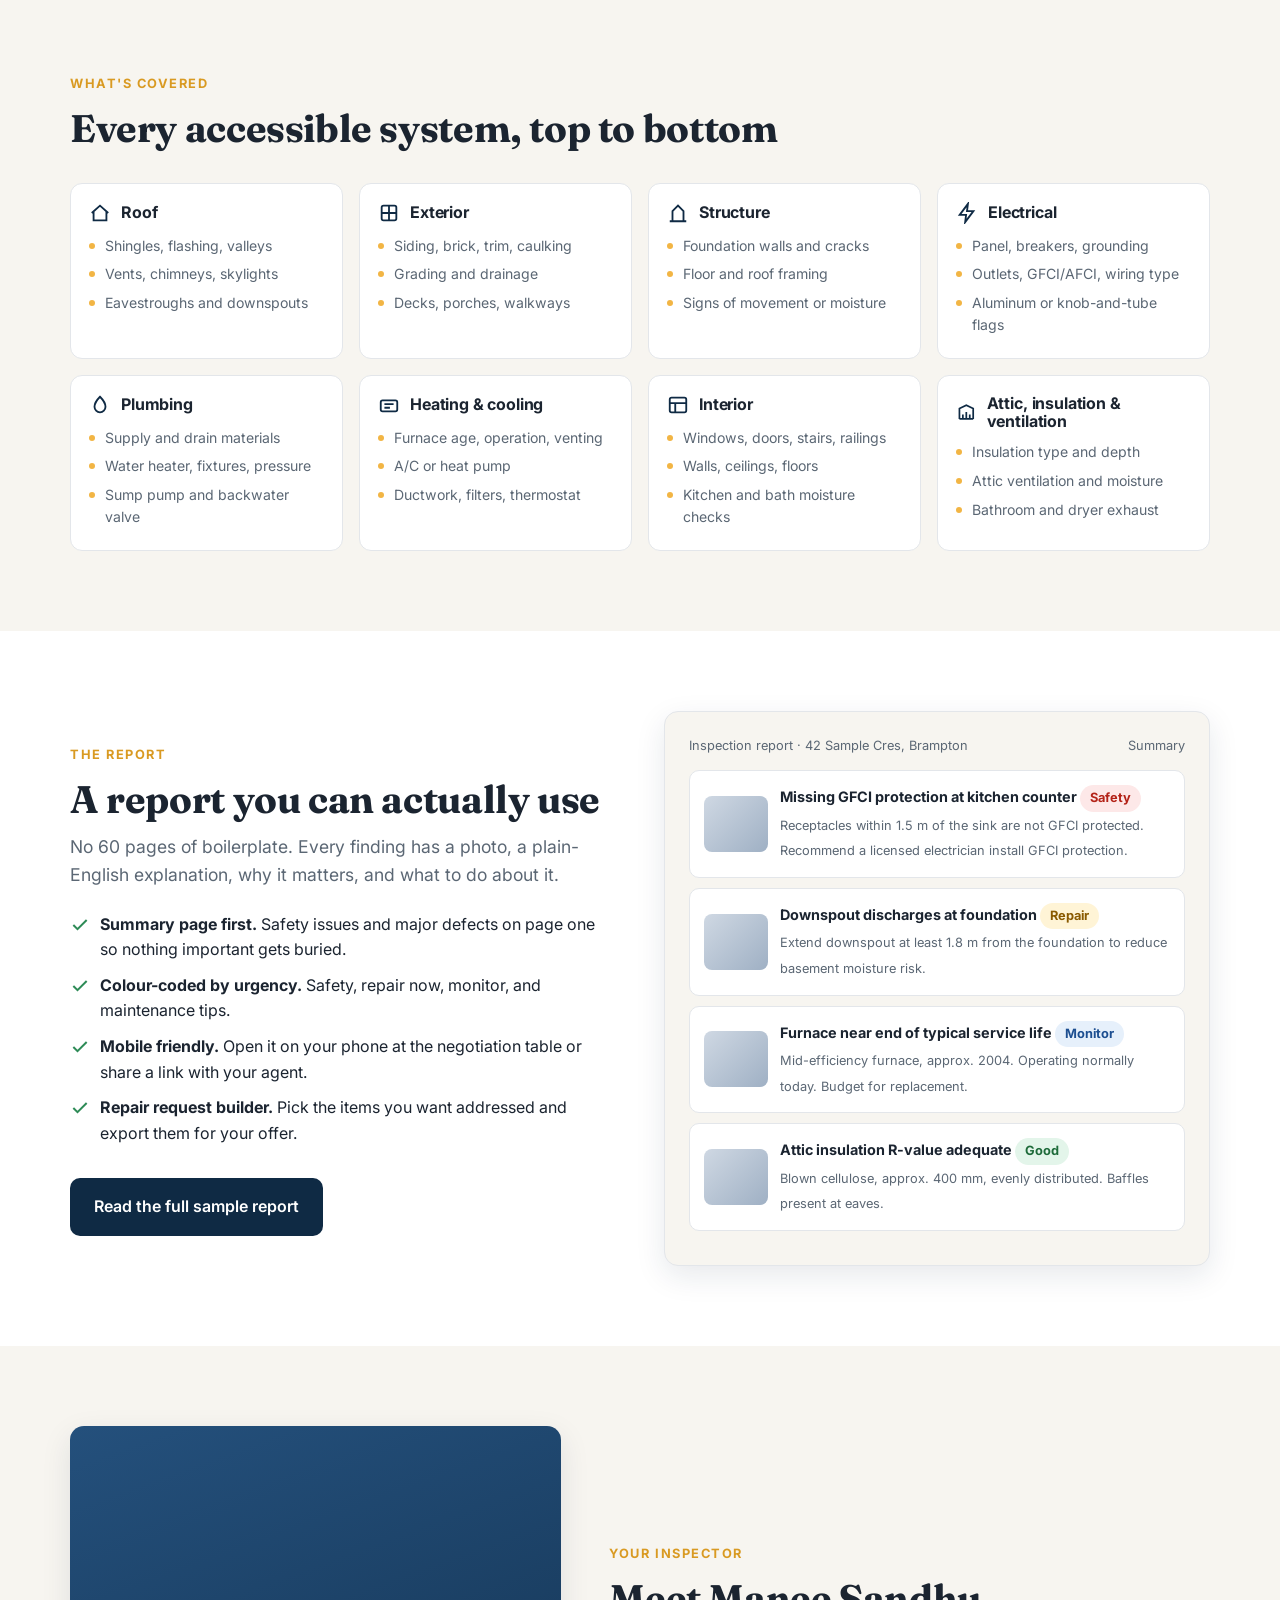
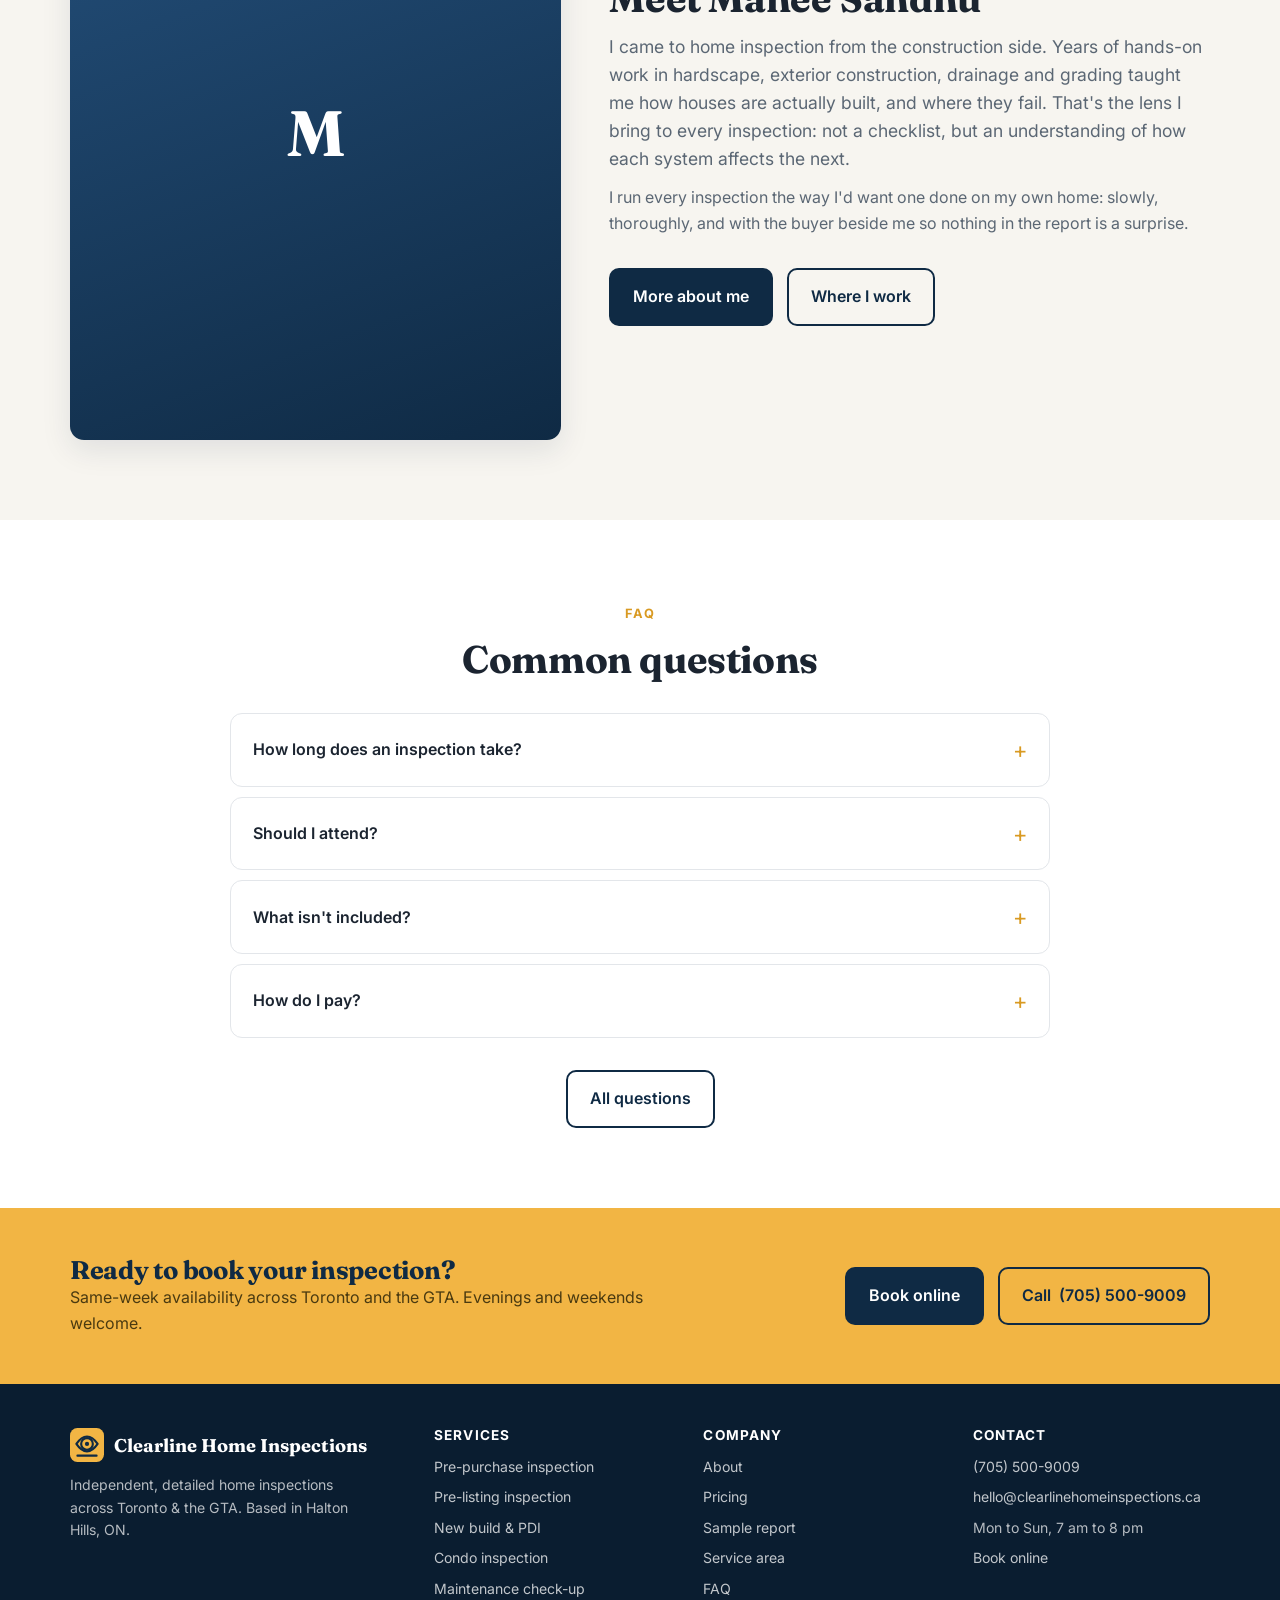
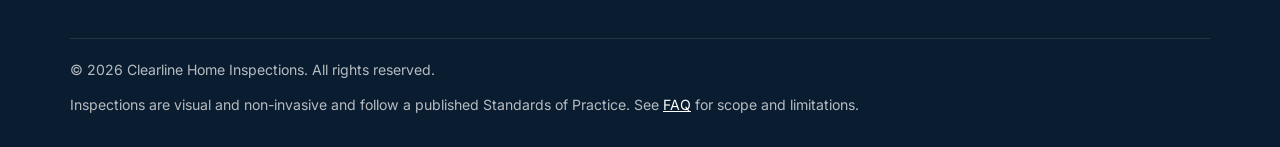
==== commit 9c9cce36: "Pricing benchmarked to GTA rates, packages (Essential/Plus/Complete), mobile layout fix, VS Code aut" ====
--- a/index.html
+++ b/index.html
@@ -18,7 +18,7 @@
 <header class="site">
   <div class="container">
     <nav class="main">
-      <a class="logo" href="index.html" aria-label="Home"><svg viewBox="0 0 64 64" aria-hidden="true"><rect width="64" height="64" rx="14" fill="#f2b544"/><circle cx="32" cy="30" r="11" fill="none" stroke="#0f2a44" stroke-width="4"/><circle cx="32" cy="30" r="4" fill="#0f2a44"/><path d="M12 30c6-9 12-14 20-14s14 5 20 14c-6 9-12 14-20 14S18 39 12 30z" fill="none" stroke="#0f2a44" stroke-width="4" stroke-linejoin="round"/><path d="M14 52h36" stroke="#0f2a44" stroke-width="4" stroke-linecap="round"/></svg><span data-brand="name">Clearline Home Inspections</span></a>
+      <a class="logo" href="index.html" aria-label="Home"><svg viewBox="0 0 64 64" aria-hidden="true"><rect width="64" height="64" rx="14" fill="#f2b544"/><circle cx="32" cy="30" r="11" fill="none" stroke="#0f2a44" stroke-width="4"/><circle cx="32" cy="30" r="4" fill="#0f2a44"/><path d="M12 30c6-9 12-14 20-14s14 5 20 14c-6 9-12 14-20 14S18 39 12 30z" fill="none" stroke="#0f2a44" stroke-width="4" stroke-linejoin="round"/><path d="M14 52h36" stroke="#0f2a44" stroke-width="4" stroke-linecap="round"/></svg><span class="brand-long" data-brand="name">Clearline Home Inspections</span><span class="brand-short" data-brand="short">Clearline</span></a>
       <ul class="navlinks" id="navlinks">
         <li><a href="services.html">Services</a></li>
         <li><a href="pricing.html">Pricing</a></li>
@@ -105,31 +105,31 @@
         <div class="icon"><svg viewBox="0 0 24 24" fill="none" stroke-width="2"><path d="M3 11 12 3l9 8M5 10v10h14V10"/><path d="M10 20v-6h4v6"/></svg></div>
         <h3>Pre-purchase inspection</h3>
         <p>The full walk-through before you waive conditions: roof to foundation, every accessible system, with a report you can negotiate from.</p>
-        <div class="price">From $399</div><div class="more">Learn more →</div>
+        <div class="price">From $499</div><div class="more">Learn more →</div>
       </a>
       <a class="card" href="services-pre-listing.html">
         <div class="icon"><svg viewBox="0 0 24 24" fill="none" stroke-width="2"><path d="M4 20h16M6 20V9l6-5 6 5v11"/><path d="M9 20v-5h6v5"/><path d="m3 9 9-6 9 6"/></svg></div>
         <h3>Pre-listing inspection</h3>
         <p>Selling? Find the issues before a buyer's inspector does. Fix what matters, price with confidence, and avoid last-minute renegotiation.</p>
-        <div class="price">From $399</div><div class="more">Learn more →</div>
+        <div class="price">From $499</div><div class="more">Learn more →</div>
       </a>
       <a class="card" href="services-new-build-pdi.html">
         <div class="icon"><svg viewBox="0 0 24 24" fill="none" stroke-width="2"><path d="M4 21V8l8-5 8 5v13"/><path d="M9 21v-8h6v8"/><path d="M4 12h16"/></svg></div>
         <h3>New build &amp; PDI</h3>
         <p>An independent set of eyes at your pre-delivery inspection, or before your Tarion 30-day and 1-year warranty windows close.</p>
-        <div class="price">From $350</div><div class="more">Learn more →</div>
+        <div class="price">From $400</div><div class="more">Learn more →</div>
       </a>
       <a class="card" href="services-condo.html">
         <div class="icon"><svg viewBox="0 0 24 24" fill="none" stroke-width="2"><rect x="4" y="3" width="16" height="18" rx="2"/><path d="M8 7h3M13 7h3M8 11h3M13 11h3M8 15h3M13 15h3"/></svg></div>
         <h3>Condo inspection</h3>
         <p>Unit-focused inspection covering electrical, plumbing, HVAC, windows, moisture and finishes, plus a review of visible common-element concerns.</p>
-        <div class="price">From $299</div><div class="more">Learn more →</div>
+        <div class="price">From $425</div><div class="more">Learn more →</div>
       </a>
       <a class="card" href="services-maintenance.html">
         <div class="icon"><svg viewBox="0 0 24 24" fill="none" stroke-width="2"><circle cx="12" cy="12" r="9"/><path d="M12 7v5l3 2"/></svg></div>
         <h3>Annual maintenance check-up</h3>
         <p>Already own the home? A yearly review to catch small problems (grading, flashing, caulking, venting) before they become expensive ones.</p>
-        <div class="price">From $275</div><div class="more">Learn more →</div>
+        <div class="price">From $325</div><div class="more">Learn more →</div>
       </a>
       <a class="card" href="pricing.html#addons">
         <div class="icon"><svg viewBox="0 0 24 24" fill="none" stroke-width="2"><path d="M12 3v18M3 12h18"/><circle cx="12" cy="12" r="9"/></svg></div>
@@ -138,6 +138,19 @@
         <div class="price">See pricing</div><div class="more">View add-ons →</div>
       </a>
     </div>
+  </div>
+</section>
+
+<section style="background:var(--paper)">
+  <div class="container">
+    <span class="eyebrow">Packages</span>
+    <h2>Pick the level of detail you want</h2>
+    <div class="tiers">
+      <div class="tier"><h3>Essential</h3><div class="from">from $525 <small>+ HST</small></div><div class="who">The full inspection with thermal imaging, walk-through and 24-hour report.</div><div class="cta"><a class="btn btn-outline" href="pricing.html#packages">See what's included</a></div></div>
+      <div class="tier pop"><div class="flag">Most popular</div><h3>Plus</h3><div class="from">from $650 <small>+ HST</small></div><div class="who">Essential plus moisture mapping, garage and suite, same-evening report, re-inspection and a repair request summary.</div><div class="cta"><a class="btn btn-primary" href="pricing.html#packages">See what's included</a></div></div>
+      <div class="tier soon"><div class="flag">Coming soon</div><h3>Complete</h3><div class="from">from $900 <small>+ HST</small></div><div class="who">Plus with radon test, sewer scope and mould air sampling.</div><div class="cta"><a class="btn btn-outline" href="pricing.html#packages">Details</a></div></div>
+    </div>
+    <p class="fine mt20">Prices for a detached home under 2,000 sq ft built after 1980. Condos from $425, townhouses from $499. <a href="pricing.html">Full pricing</a>.</p>
   </div>
 </section>
 
--- a/styles.css
+++ b/styles.css
@@ -6,7 +6,7 @@
 }
 *{box-sizing:border-box;margin:0;padding:0}
 html{scroll-behavior:smooth}
-body{font-family:Inter,system-ui,-apple-system,Segoe UI,Roboto,sans-serif;color:var(--ink);background:var(--white);line-height:1.6;-webkit-font-smoothing:antialiased}
+body{overflow-x:hidden;font-family:Inter,system-ui,-apple-system,Segoe UI,Roboto,sans-serif;color:var(--ink);background:var(--white);line-height:1.6;-webkit-font-smoothing:antialiased}
 h1,h2,h3,h4{font-family:Fraunces,Georgia,serif;line-height:1.15;letter-spacing:-.01em}
 h1{font-size:clamp(2.2rem,5vw,3.6rem);font-weight:700}
 h2{font-size:clamp(1.7rem,3.4vw,2.4rem);font-weight:700}
@@ -273,3 +273,50 @@
 .center{text-align:center}
 .center p{margin-inline:auto}
 .toast{position:fixed;bottom:24px;left:50%;transform:translateX(-50%);background:var(--ok);color:#fff;padding:14px 20px;border-radius:10px;box-shadow:var(--shadow);display:none;z-index:99}
+
+/* packages */
+.tiers{display:grid;grid-template-columns:repeat(3,1fr);gap:22px;margin-top:40px;align-items:stretch}
+.tier{background:#fff;border:1px solid var(--line);border-radius:var(--radius);padding:28px;display:flex;flex-direction:column;position:relative}
+.tier.pop{border:2px solid var(--amber);box-shadow:var(--shadow)}
+.tier .flag{position:absolute;top:-13px;left:24px;background:var(--amber);color:var(--navy);font-size:.72rem;font-weight:800;letter-spacing:.08em;text-transform:uppercase;padding:5px 12px;border-radius:99px}
+.tier.soon{opacity:.85;background:var(--paper)}
+.tier.soon .flag{background:var(--navy);color:#fff}
+.tier h3{font-size:1.4rem}
+.tier .from{margin:10px 0 4px;font-family:Fraunces,serif;font-size:2.2rem;font-weight:700;color:var(--navy);line-height:1}
+.tier .from small{font-family:Inter,sans-serif;font-size:.85rem;color:var(--muted);font-weight:500}
+.tier .who{color:var(--muted);font-size:.92rem;margin-bottom:16px}
+.tier ul{list-style:none;margin:0 0 20px;font-size:.92rem}
+.tier li{padding:6px 0 6px 28px;position:relative;border-top:1px dashed var(--line)}
+.tier li::before{content:"";position:absolute;left:0;top:9px;width:18px;height:18px;border-radius:50%;background:#e3f5ea url("data:image/svg+xml,%3Csvg xmlns='http://www.w3.org/2000/svg' viewBox='0 0 24 24' fill='none' stroke='%231e6b3a' stroke-width='3'%3E%3Cpath d='M20 6 9 17l-5-5'/%3E%3C/svg%3E") center/11px no-repeat}
+.tier li.plus::before{background:#fff4d6 url("data:image/svg+xml,%3Csvg xmlns='http://www.w3.org/2000/svg' viewBox='0 0 24 24' fill='none' stroke='%238a5a00' stroke-width='3'%3E%3Cpath d='M12 5v14M5 12h14'/%3E%3C/svg%3E") center/11px no-repeat}
+.tier li.inherit{color:var(--muted);font-weight:600}
+.tier .cta{margin-top:auto}
+.tier .cta .btn{width:100%;justify-content:center}
+.tier .note{font-size:.8rem;color:var(--muted);margin-top:10px}
+@media(max-width:960px){.tiers{grid-template-columns:1fr}}
+.compare{margin-top:32px;font-size:.9rem;color:var(--muted);background:#fff;border:1px solid var(--line);border-radius:12px;padding:16px 20px}
+.compare b{color:var(--ink)}
+
+/* mobile header and overflow fixes */
+.brand-short{display:none}
+.hero-grid>*,.two-col>*,.report-grid>*,.area-grid>*,.about-grid>*,.contact-grid>*,.book-grid>*{min-width:0}
+@media(max-width:960px){
+  .logo{font-size:1.05rem}
+  .nav-cta{gap:8px}
+  .nav-cta .btn{padding:9px 12px;font-size:.85rem}
+}
+@media(max-width:600px){
+  .brand-long{display:none}.brand-short{display:inline}
+  .logo svg{width:30px;height:30px}
+  .hero{padding:48px 0 56px}
+  h1{font-size:2rem}
+  section{padding:56px 0}
+  .actions .btn{width:100%;justify-content:center}
+  .cta-band .container{flex-direction:column;align-items:stretch;text-align:center}
+  .cta-band .actions{flex-direction:column}
+  .rpt-info div{flex-direction:column;align-items:flex-start;gap:2px}
+  .rpt-info span:last-child{text-align:left}
+  .price-table th,.price-table td{padding:12px 10px;font-size:.88rem}
+  .tier .flag{left:16px}
+  .quote-card{padding:20px}
+}
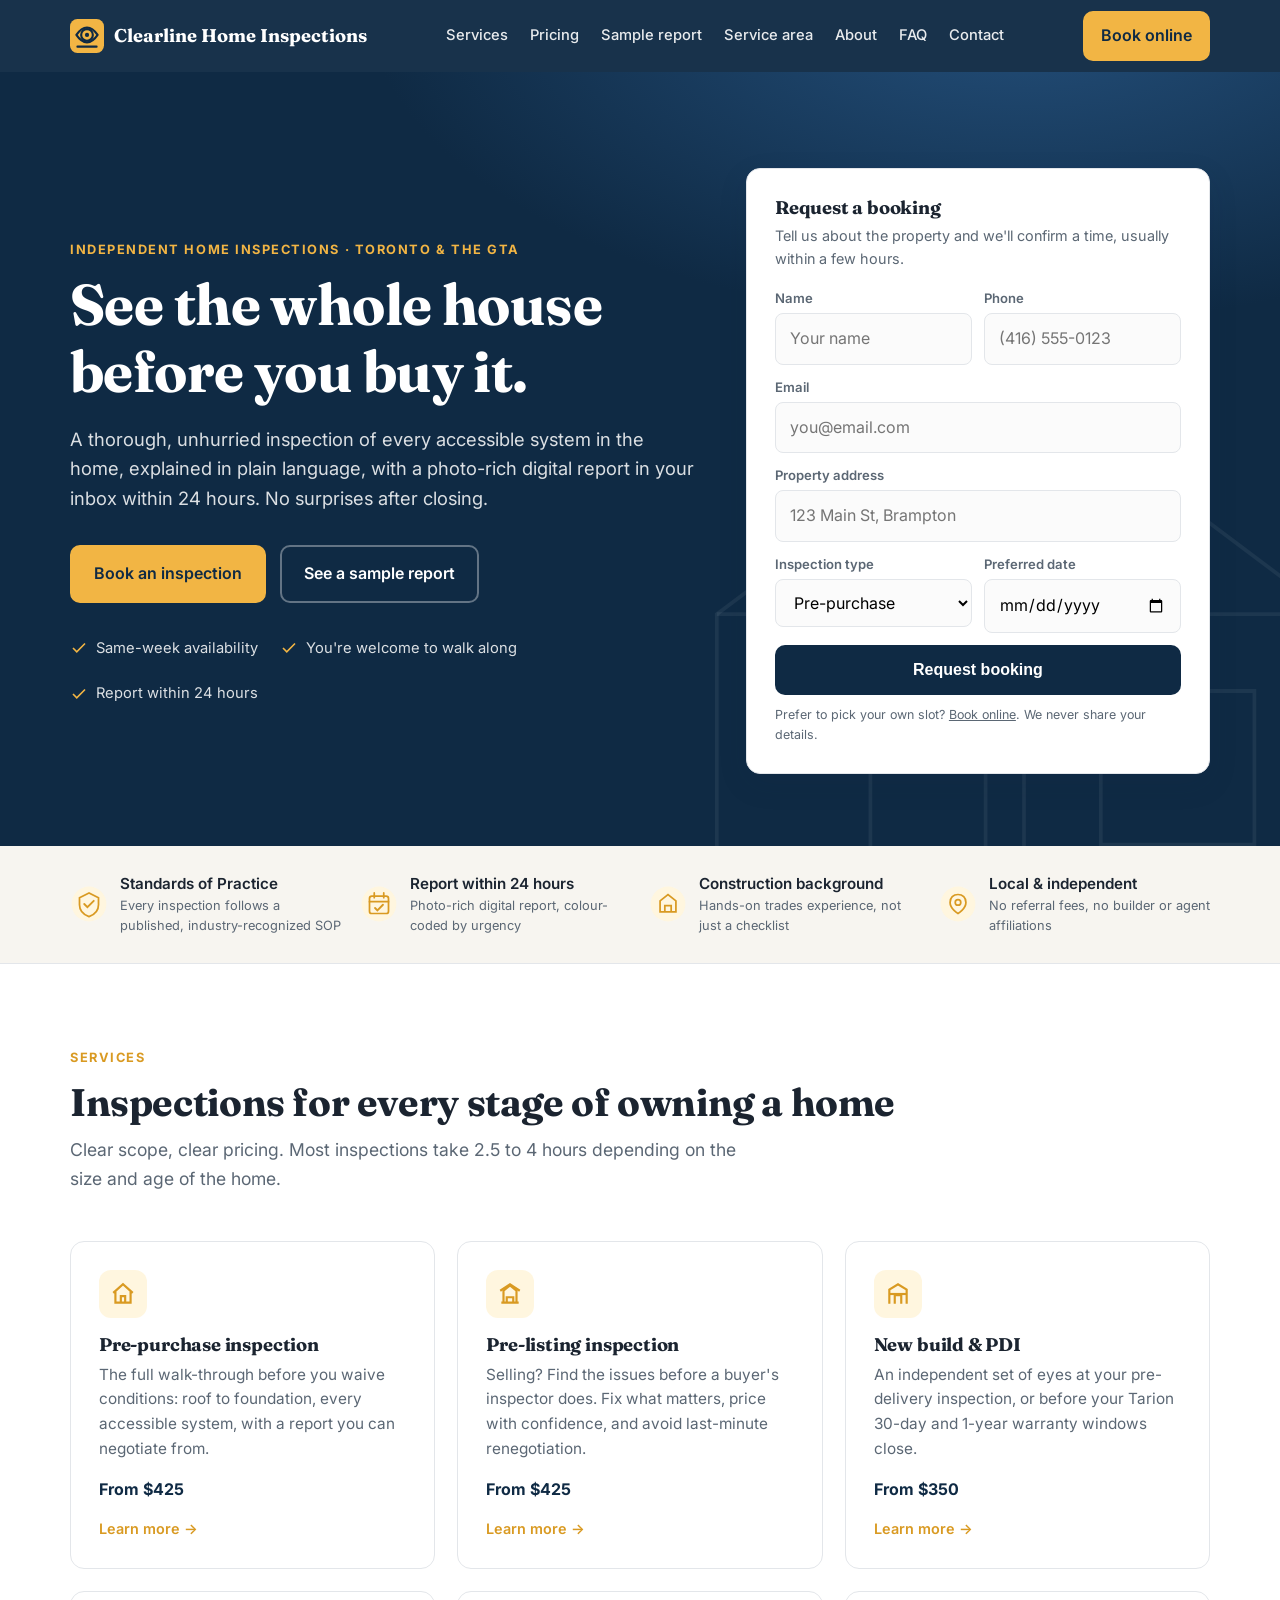
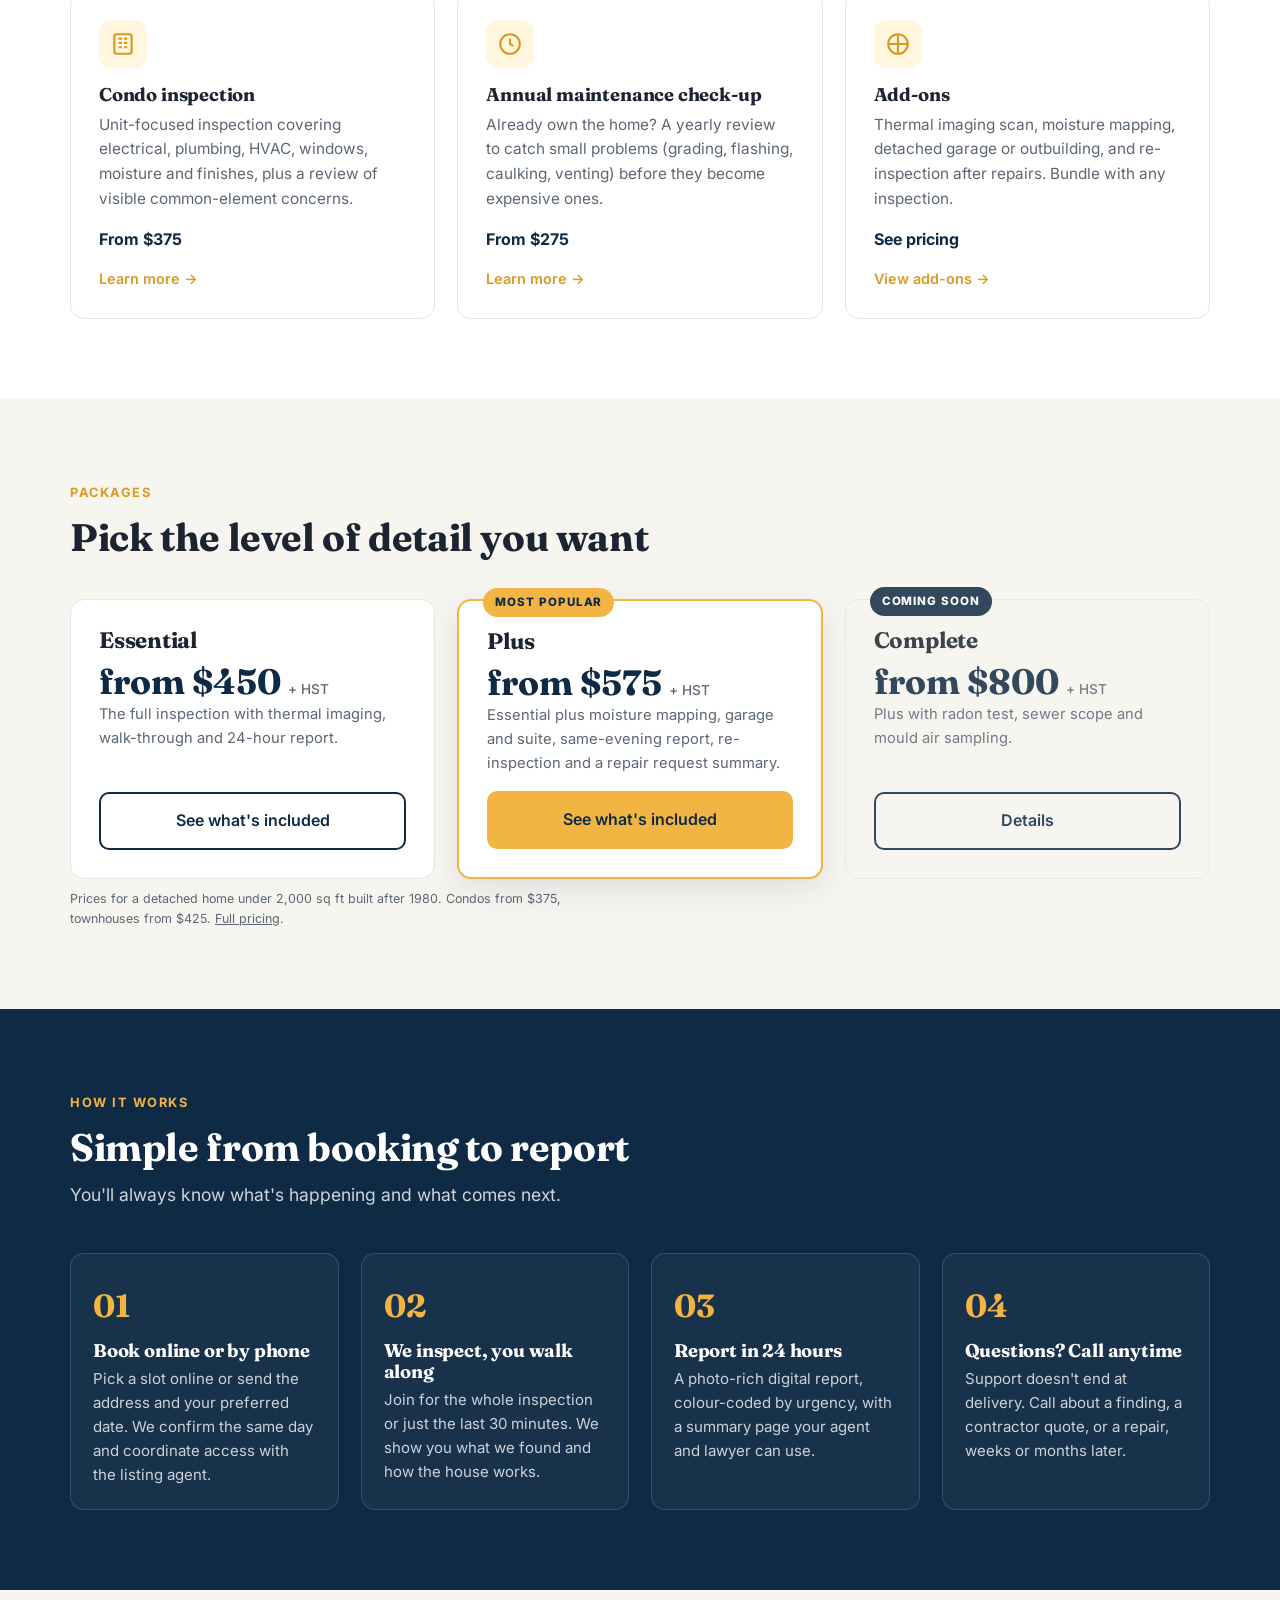
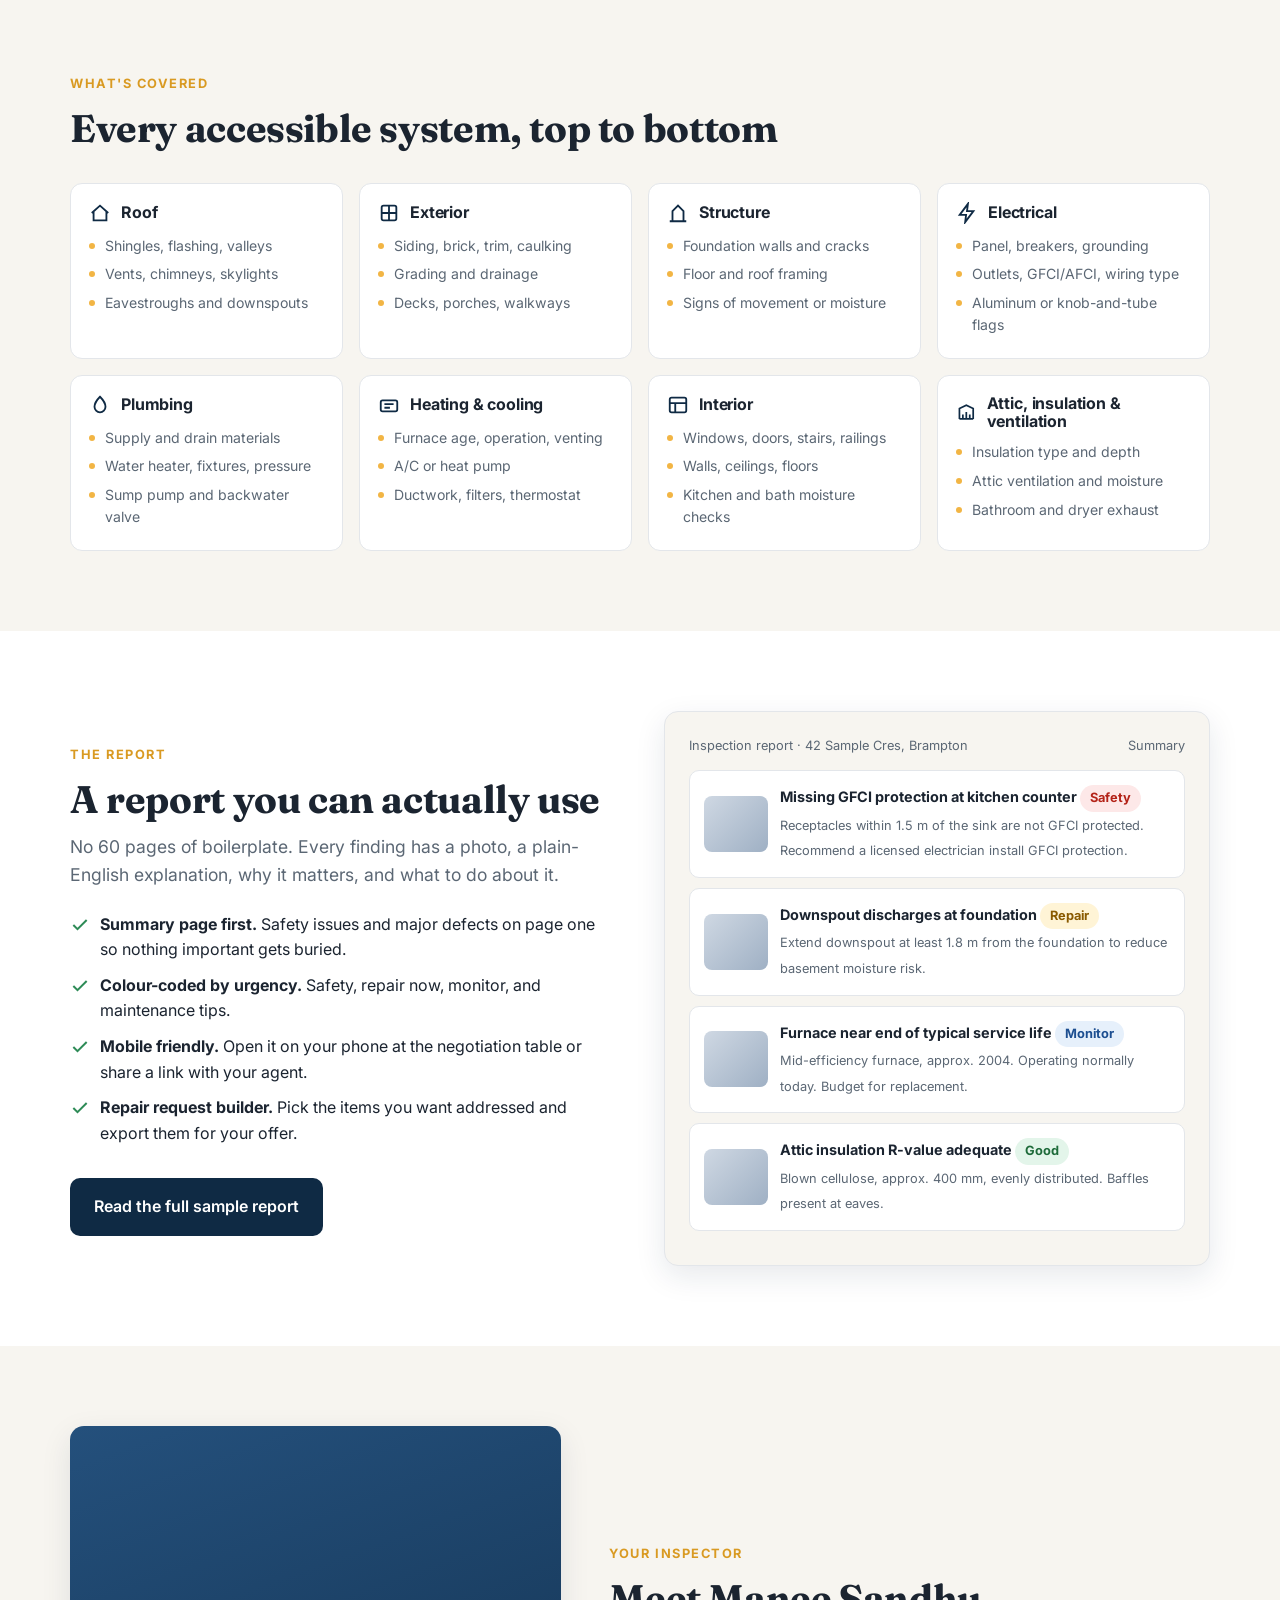
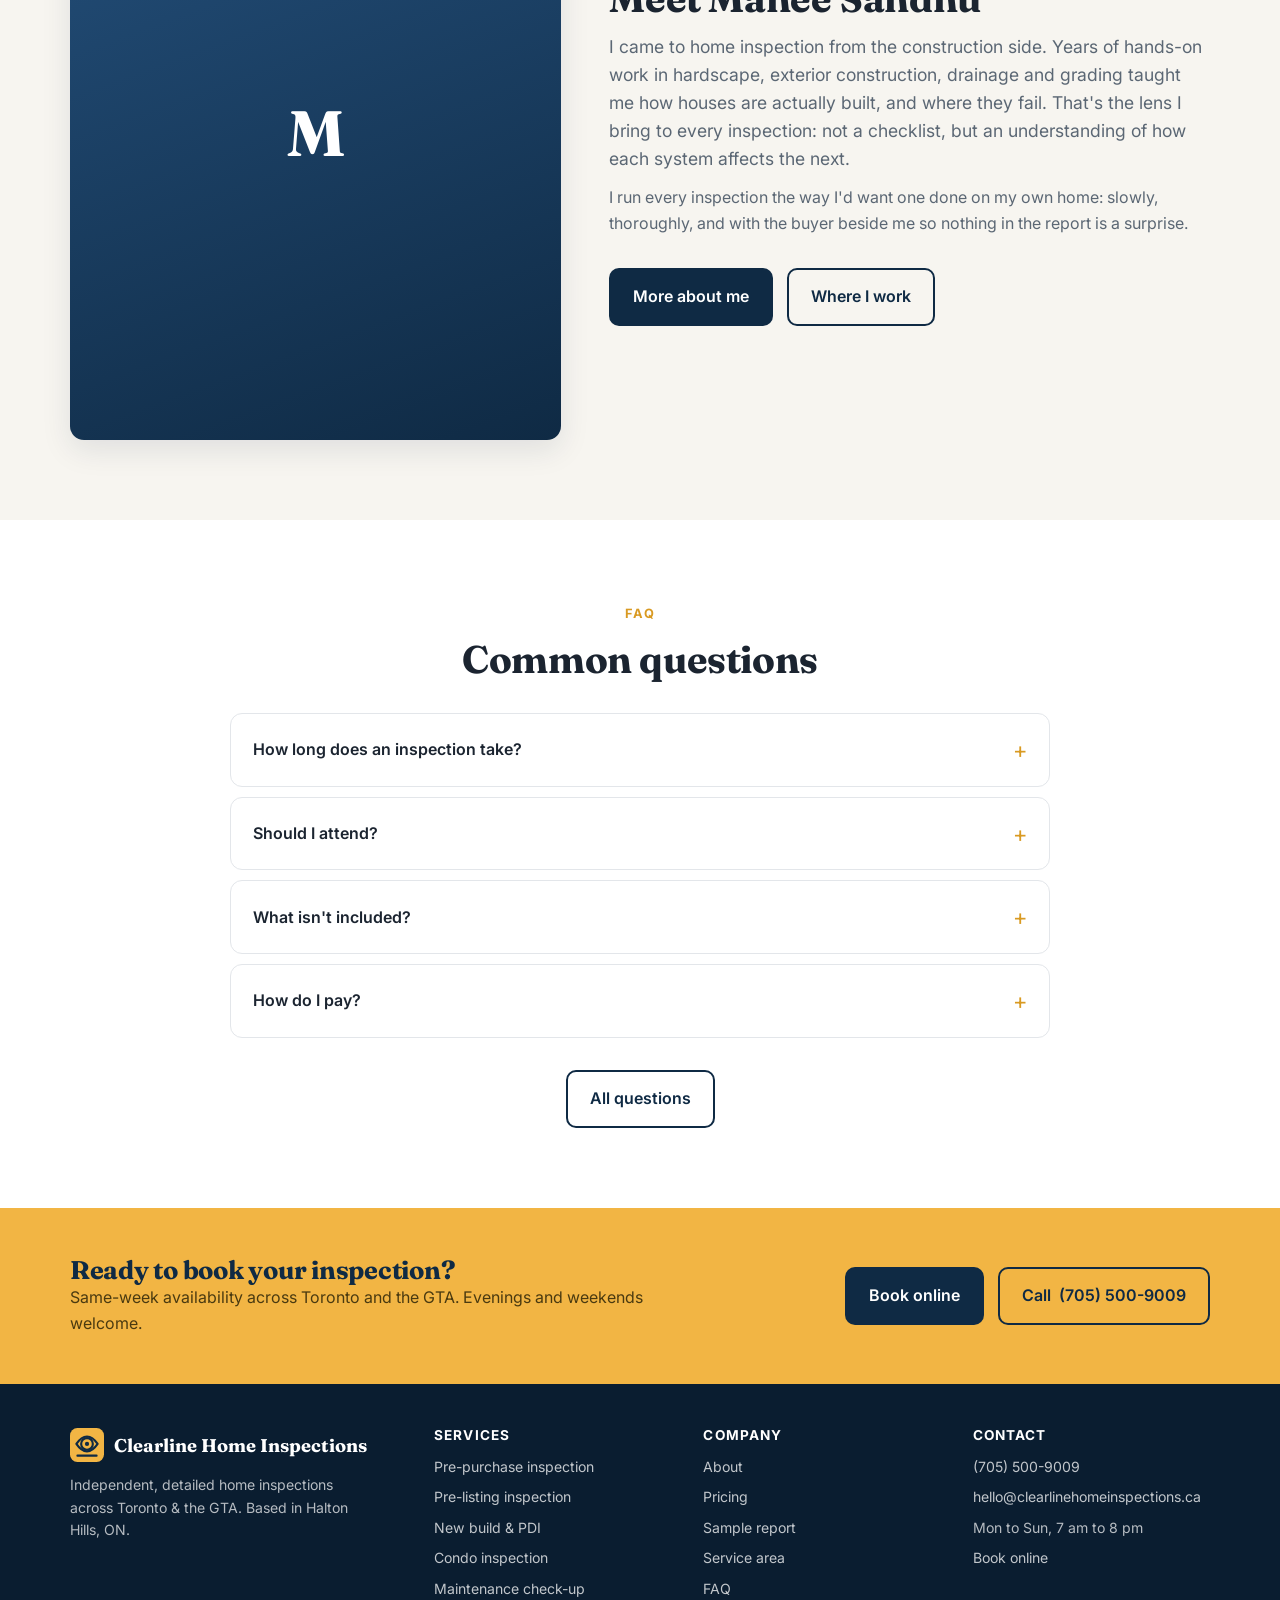
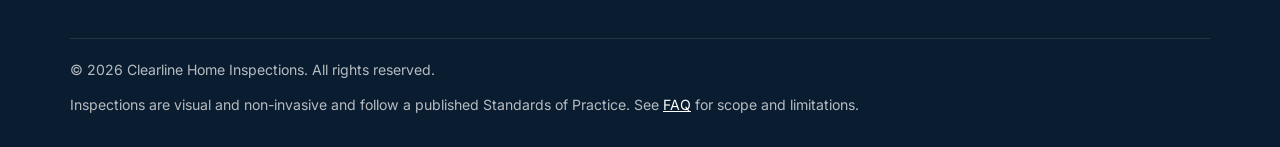
==== commit dee19ebc: "Pricing rebased: detached under 2,000 sq ft from $450, all tiers adjusted" ====
--- a/index.html
+++ b/index.html
@@ -12,7 +12,7 @@
 <link rel="preconnect" href="https://fonts.googleapis.com">
 <link rel="preconnect" href="https://fonts.gstatic.com" crossorigin>
 <link href="https://fonts.googleapis.com/css2?family=Inter:wght@400;500;600;700;800&family=Fraunces:opsz,wght@9..144,600;9..144,700&display=swap" rel="stylesheet">
-<link rel="stylesheet" href="styles.css">
+<link rel="stylesheet" href="styles.css?v=202609280907">
 </head>
 <body>
 <header class="site">
@@ -31,7 +31,7 @@
       <div class="nav-cta">
         <a class="phone" data-brand="phone-link" href="tel:+17055009009"><span data-brand="phone">(705) 500-9009</span></a>
         <a class="btn btn-primary" href="book.html" style="padding:10px 16px">Book online</a>
-        <button class="burger" aria-label="Menu">☰</button>
+        <button class="burger" aria-label="Open menu" aria-expanded="false" aria-controls="navlinks" onclick="toggleMenu()"><svg viewBox="0 0 24 24" width="26" height="26" fill="none" stroke="currentColor" stroke-width="2.4" stroke-linecap="round"><path d="M4 7h16M4 12h16M4 17h16"/></svg></button>
       </div>
     </nav>
   </div>
@@ -105,31 +105,31 @@
         <div class="icon"><svg viewBox="0 0 24 24" fill="none" stroke-width="2"><path d="M3 11 12 3l9 8M5 10v10h14V10"/><path d="M10 20v-6h4v6"/></svg></div>
         <h3>Pre-purchase inspection</h3>
         <p>The full walk-through before you waive conditions: roof to foundation, every accessible system, with a report you can negotiate from.</p>
-        <div class="price">From $499</div><div class="more">Learn more →</div>
+        <div class="price">From $425</div><div class="more">Learn more →</div>
       </a>
       <a class="card" href="services-pre-listing.html">
         <div class="icon"><svg viewBox="0 0 24 24" fill="none" stroke-width="2"><path d="M4 20h16M6 20V9l6-5 6 5v11"/><path d="M9 20v-5h6v5"/><path d="m3 9 9-6 9 6"/></svg></div>
         <h3>Pre-listing inspection</h3>
         <p>Selling? Find the issues before a buyer's inspector does. Fix what matters, price with confidence, and avoid last-minute renegotiation.</p>
-        <div class="price">From $499</div><div class="more">Learn more →</div>
+        <div class="price">From $425</div><div class="more">Learn more →</div>
       </a>
       <a class="card" href="services-new-build-pdi.html">
         <div class="icon"><svg viewBox="0 0 24 24" fill="none" stroke-width="2"><path d="M4 21V8l8-5 8 5v13"/><path d="M9 21v-8h6v8"/><path d="M4 12h16"/></svg></div>
         <h3>New build &amp; PDI</h3>
         <p>An independent set of eyes at your pre-delivery inspection, or before your Tarion 30-day and 1-year warranty windows close.</p>
-        <div class="price">From $400</div><div class="more">Learn more →</div>
+        <div class="price">From $350</div><div class="more">Learn more →</div>
       </a>
       <a class="card" href="services-condo.html">
         <div class="icon"><svg viewBox="0 0 24 24" fill="none" stroke-width="2"><rect x="4" y="3" width="16" height="18" rx="2"/><path d="M8 7h3M13 7h3M8 11h3M13 11h3M8 15h3M13 15h3"/></svg></div>
         <h3>Condo inspection</h3>
         <p>Unit-focused inspection covering electrical, plumbing, HVAC, windows, moisture and finishes, plus a review of visible common-element concerns.</p>
-        <div class="price">From $425</div><div class="more">Learn more →</div>
+        <div class="price">From $375</div><div class="more">Learn more →</div>
       </a>
       <a class="card" href="services-maintenance.html">
         <div class="icon"><svg viewBox="0 0 24 24" fill="none" stroke-width="2"><circle cx="12" cy="12" r="9"/><path d="M12 7v5l3 2"/></svg></div>
         <h3>Annual maintenance check-up</h3>
         <p>Already own the home? A yearly review to catch small problems (grading, flashing, caulking, venting) before they become expensive ones.</p>
-        <div class="price">From $325</div><div class="more">Learn more →</div>
+        <div class="price">From $275</div><div class="more">Learn more →</div>
       </a>
       <a class="card" href="pricing.html#addons">
         <div class="icon"><svg viewBox="0 0 24 24" fill="none" stroke-width="2"><path d="M12 3v18M3 12h18"/><circle cx="12" cy="12" r="9"/></svg></div>
@@ -146,11 +146,11 @@
     <span class="eyebrow">Packages</span>
     <h2>Pick the level of detail you want</h2>
     <div class="tiers">
-      <div class="tier"><h3>Essential</h3><div class="from">from $525 <small>+ HST</small></div><div class="who">The full inspection with thermal imaging, walk-through and 24-hour report.</div><div class="cta"><a class="btn btn-outline" href="pricing.html#packages">See what's included</a></div></div>
-      <div class="tier pop"><div class="flag">Most popular</div><h3>Plus</h3><div class="from">from $650 <small>+ HST</small></div><div class="who">Essential plus moisture mapping, garage and suite, same-evening report, re-inspection and a repair request summary.</div><div class="cta"><a class="btn btn-primary" href="pricing.html#packages">See what's included</a></div></div>
-      <div class="tier soon"><div class="flag">Coming soon</div><h3>Complete</h3><div class="from">from $900 <small>+ HST</small></div><div class="who">Plus with radon test, sewer scope and mould air sampling.</div><div class="cta"><a class="btn btn-outline" href="pricing.html#packages">Details</a></div></div>
-    </div>
-    <p class="fine mt20">Prices for a detached home under 2,000 sq ft built after 1980. Condos from $425, townhouses from $499. <a href="pricing.html">Full pricing</a>.</p>
+      <div class="tier"><h3>Essential</h3><div class="from">from $450 <small>+ HST</small></div><div class="who">The full inspection with thermal imaging, walk-through and 24-hour report.</div><div class="cta"><a class="btn btn-outline" href="pricing.html#packages">See what's included</a></div></div>
+      <div class="tier pop"><div class="flag">Most popular</div><h3>Plus</h3><div class="from">from $575 <small>+ HST</small></div><div class="who">Essential plus moisture mapping, garage and suite, same-evening report, re-inspection and a repair request summary.</div><div class="cta"><a class="btn btn-primary" href="pricing.html#packages">See what's included</a></div></div>
+      <div class="tier soon"><div class="flag">Coming soon</div><h3>Complete</h3><div class="from">from $800 <small>+ HST</small></div><div class="who">Plus with radon test, sewer scope and mould air sampling.</div><div class="cta"><a class="btn btn-outline" href="pricing.html#packages">Details</a></div></div>
+    </div>
+    <p class="fine mt20">Prices for a detached home under 2,000 sq ft built after 1980. Condos from $375, townhouses from $425. <a href="pricing.html">Full pricing</a>.</p>
   </div>
 </section>
 
@@ -276,6 +276,6 @@
   </div>
 </footer>
 <div class="toast" id="toast">Thanks! Opening your email app to send the request.</div>
-<script src="site.js"></script>
+<script src="site.js?v=202609280907"></script>
 </body>
 </html>
--- a/styles.css
+++ b/styles.css
@@ -43,13 +43,17 @@
 .navlinks a:hover,.navlinks a.active{opacity:1;color:var(--amber)}
 .nav-cta{display:flex;align-items:center;gap:14px}
 .phone{font-weight:600;text-decoration:none}
-.burger{display:none;background:none;border:0;color:#fff;font-size:1.6rem;cursor:pointer}
+.burger{display:none;background:none;border:0;color:#fff;cursor:pointer;padding:8px;margin-right:-8px;border-radius:8px}
+.burger:active,.burger[aria-expanded="true"]{background:rgba(255,255,255,.12)}
+.burger svg{display:block}
 @media(max-width:1400px){.phone{display:none}}
 @media(max-width:1100px){.navlinks{gap:16px;font-size:.88rem}}
 @media(max-width:960px){
   .navlinks,.phone{display:none}
   .burger{display:block}
-  .navlinks.open{display:flex;position:absolute;top:72px;left:0;right:0;flex-direction:column;background:var(--navy);padding:20px;gap:16px;border-top:1px solid rgba(255,255,255,.1);align-items:flex-start}
+  .navlinks.open{display:flex;position:absolute;top:72px;left:0;right:0;flex-direction:column;background:var(--navy);padding:8px 0 12px;gap:0;border-top:1px solid rgba(255,255,255,.1);align-items:stretch;box-shadow:0 16px 30px rgba(0,0,0,.35)}
+  .navlinks.open li a{display:block;padding:14px 20px;font-size:1.05rem;border-bottom:1px solid rgba(255,255,255,.06)}
+  .navlinks.open li:last-child a{border-bottom:0}
   .nav-cta .btn{padding:10px 14px;font-size:.9rem}
 }
 
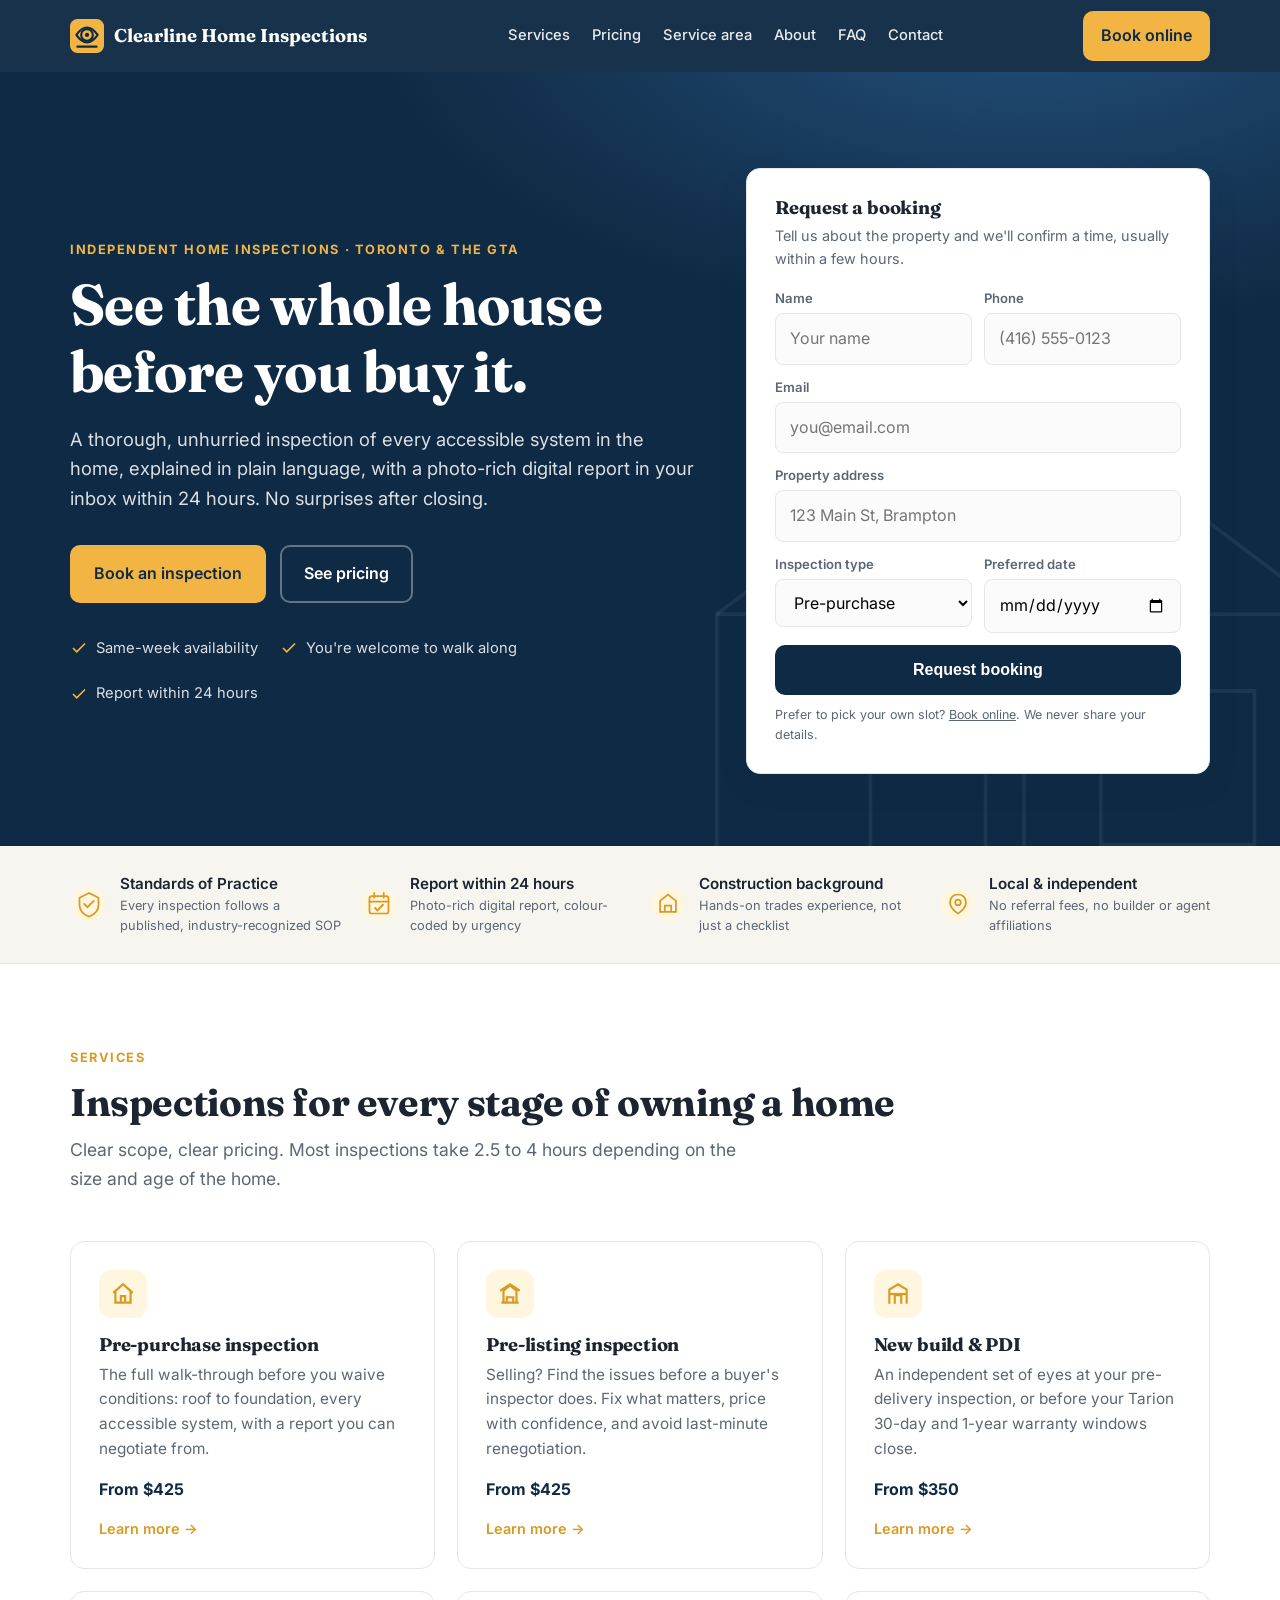
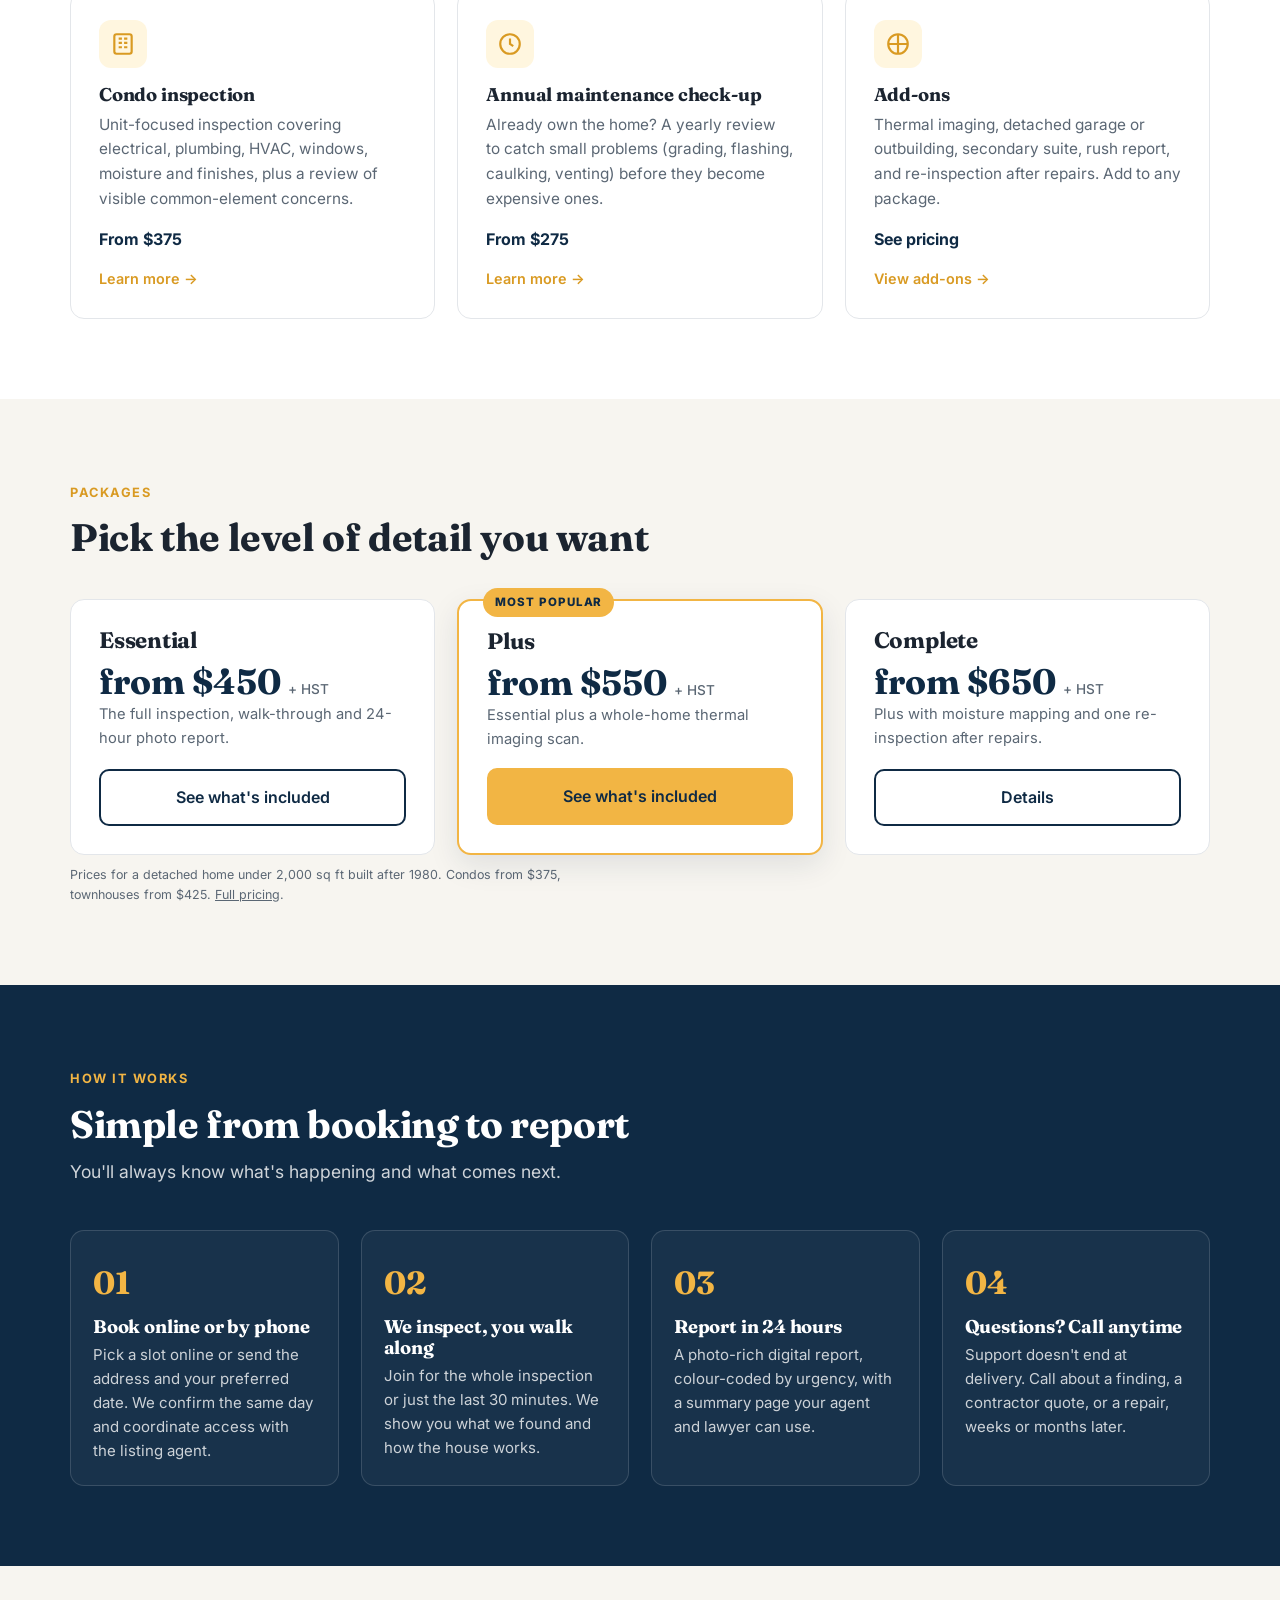
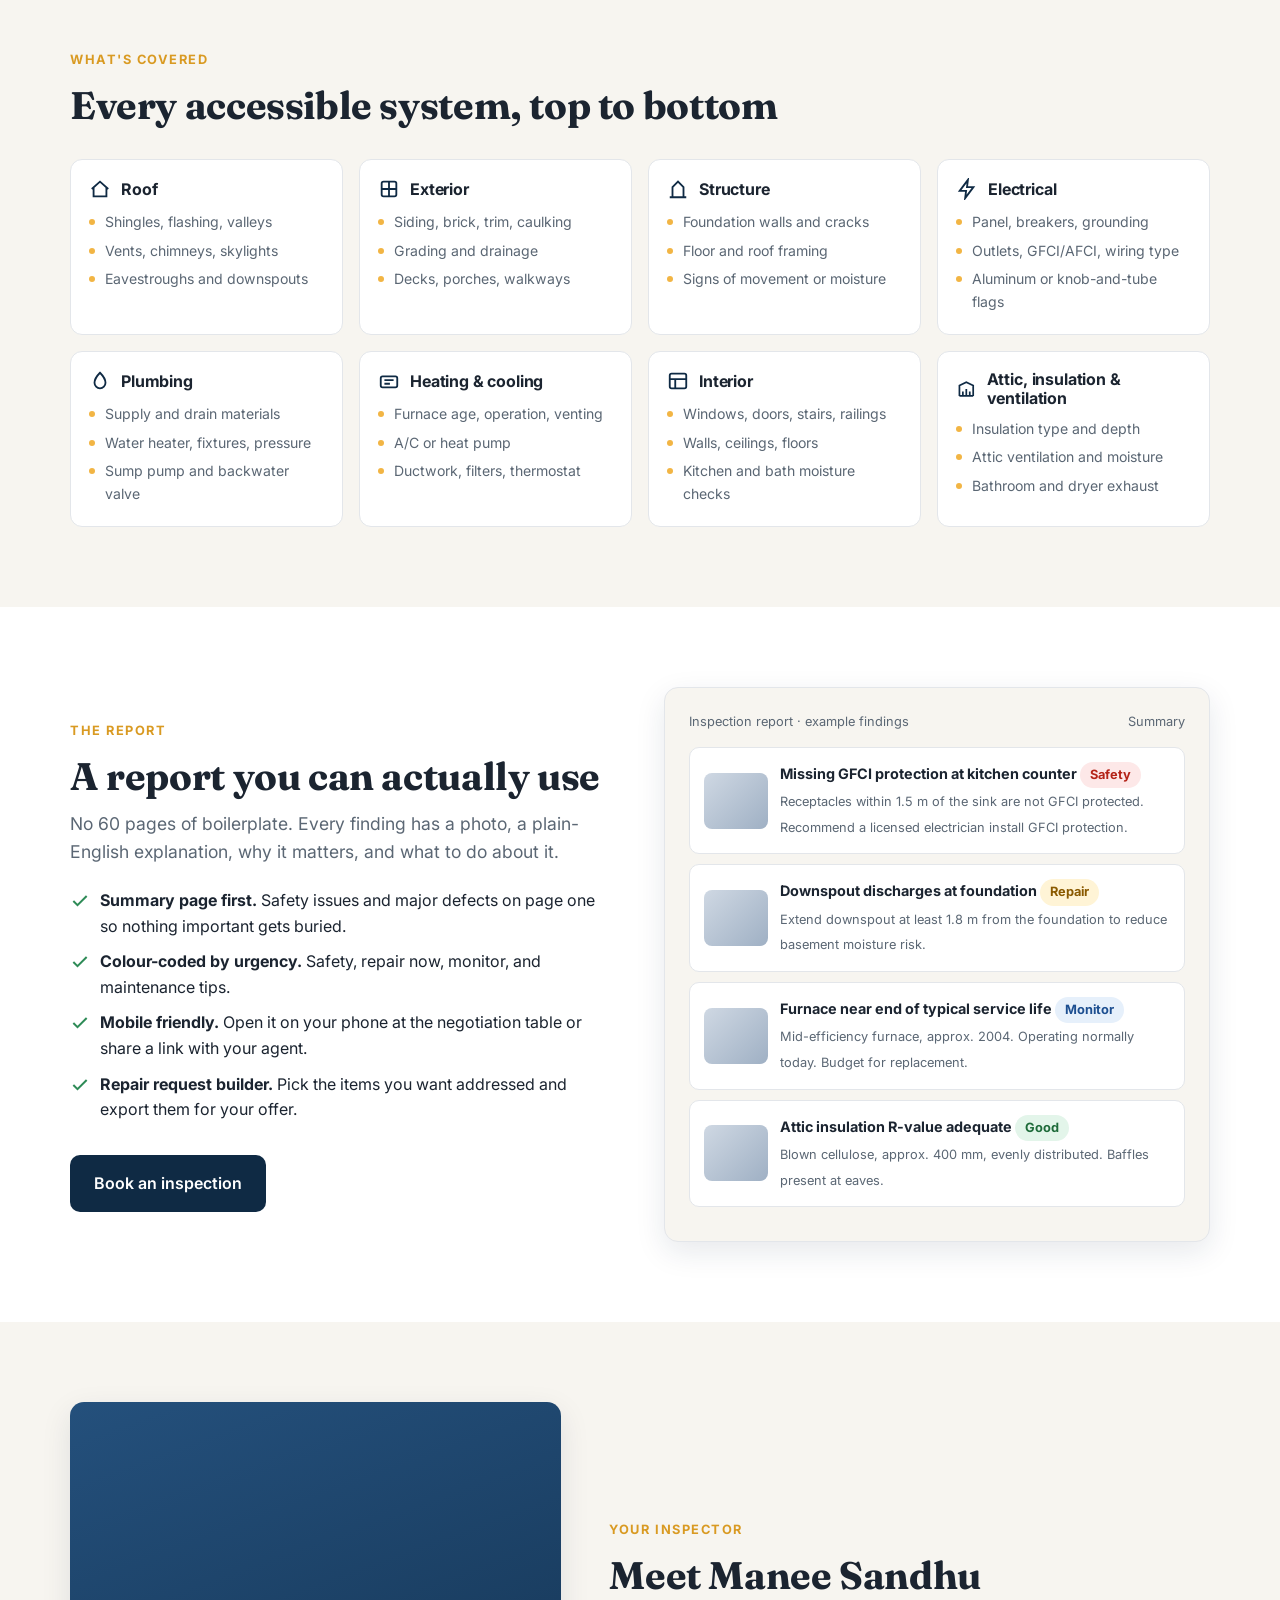
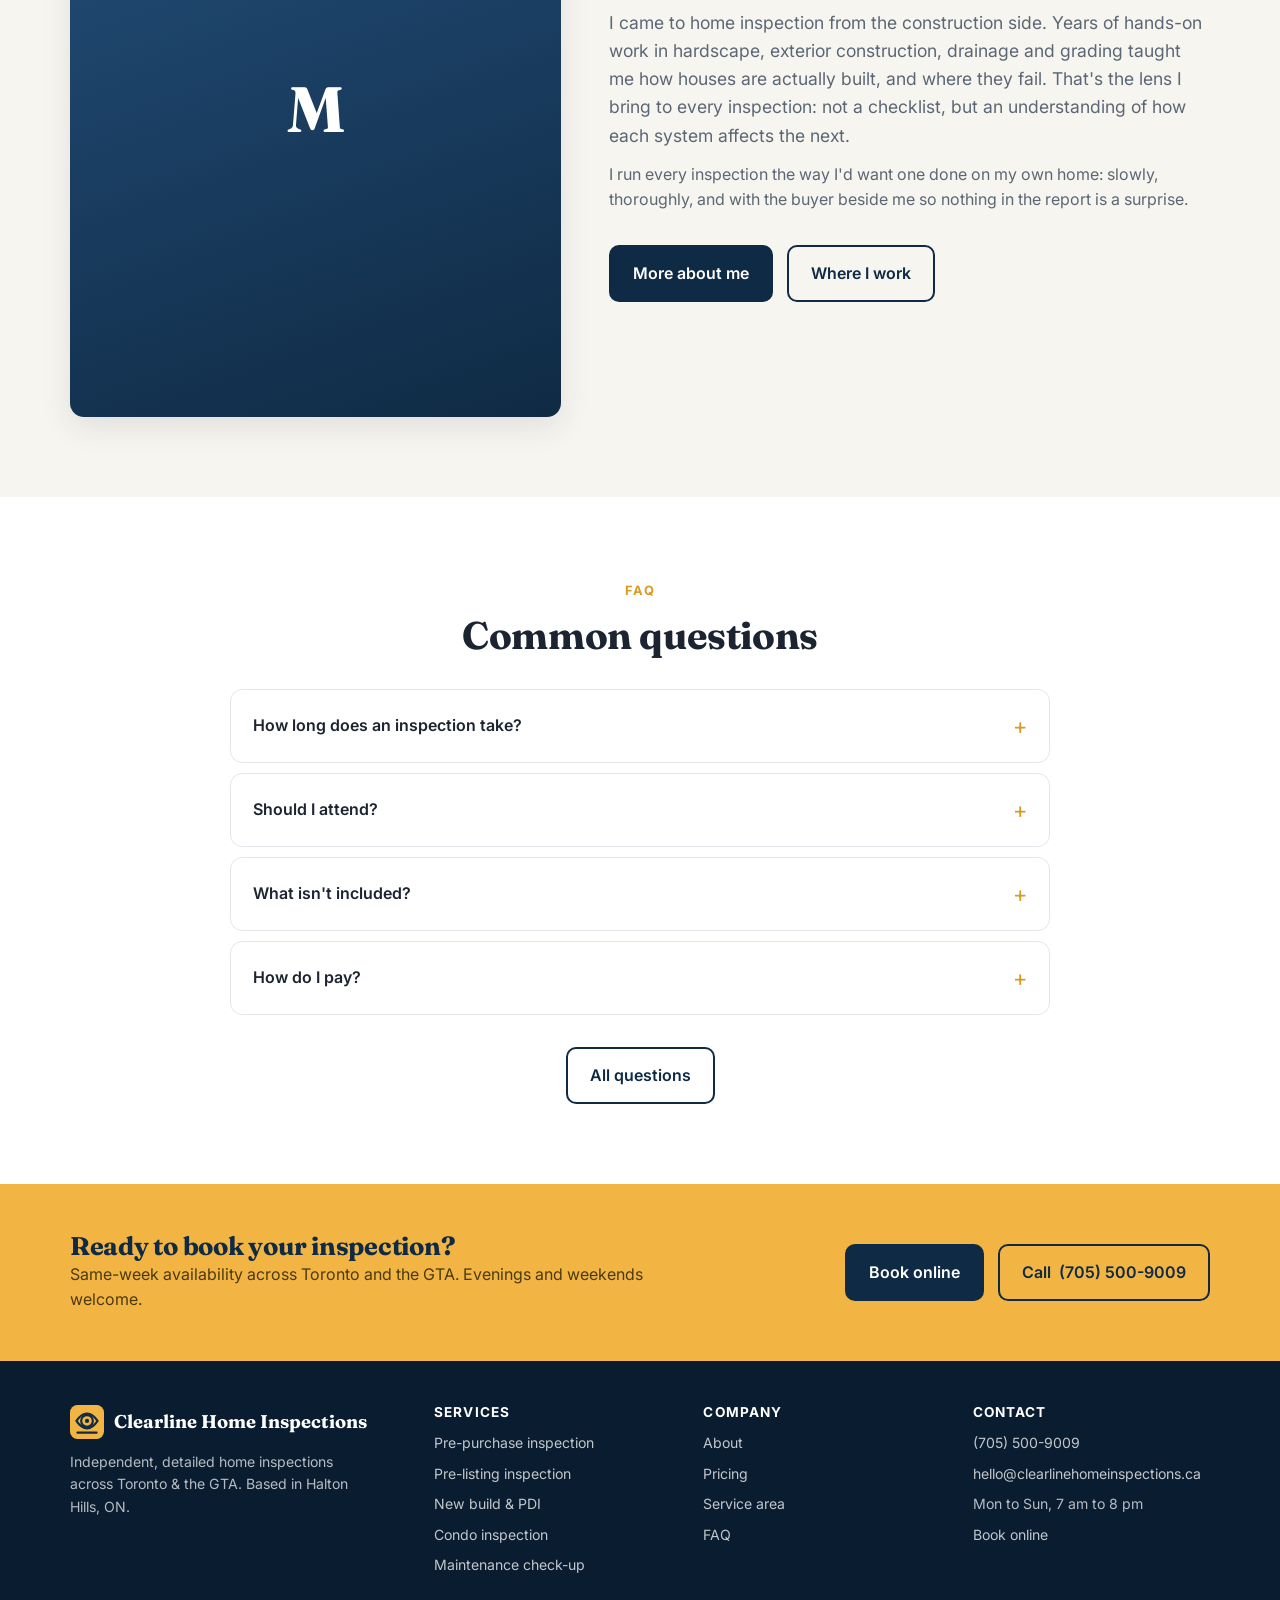
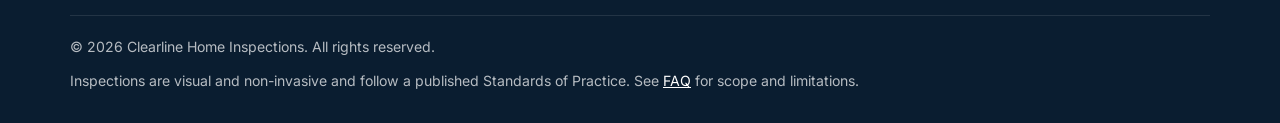
==== commit a0115cde: "Packages: Essential $450, Plus $550 with thermal, Complete $650 with moisture mapping and re-inspect" ====
--- a/index.html
+++ b/index.html
@@ -12,7 +12,7 @@
 <link rel="preconnect" href="https://fonts.googleapis.com">
 <link rel="preconnect" href="https://fonts.gstatic.com" crossorigin>
 <link href="https://fonts.googleapis.com/css2?family=Inter:wght@400;500;600;700;800&family=Fraunces:opsz,wght@9..144,600;9..144,700&display=swap" rel="stylesheet">
-<link rel="stylesheet" href="styles.css?v=202609280907">
+<link rel="stylesheet" href="styles.css?v=202609280915">
 </head>
 <body>
 <header class="site">
@@ -22,7 +22,6 @@
       <ul class="navlinks" id="navlinks">
         <li><a href="services.html">Services</a></li>
         <li><a href="pricing.html">Pricing</a></li>
-        <li><a href="sample-report.html">Sample report</a></li>
         <li><a href="service-area.html">Service area</a></li>
         <li><a href="about.html">About</a></li>
         <li><a href="faq.html">FAQ</a></li>
@@ -45,7 +44,7 @@
       <p class="lead">A thorough, unhurried inspection of every accessible system in the home, explained in plain language, with a photo-rich digital report in your inbox within 24 hours. No surprises after closing.</p>
       <div class="actions">
         <a class="btn btn-primary" href="book.html">Book an inspection</a>
-        <a class="btn btn-ghost" href="sample-report.html">See a sample report</a>
+        <a class="btn btn-ghost" href="pricing.html">See pricing</a>
       </div>
       <div class="hero-points">
         <span><svg viewBox="0 0 24 24" fill="none" stroke="#f2b544" stroke-width="2.2"><path d="M20 6 9 17l-5-5"/></svg>Same-week availability</span>
@@ -134,7 +133,7 @@
       <a class="card" href="pricing.html#addons">
         <div class="icon"><svg viewBox="0 0 24 24" fill="none" stroke-width="2"><path d="M12 3v18M3 12h18"/><circle cx="12" cy="12" r="9"/></svg></div>
         <h3>Add-ons</h3>
-        <p>Thermal imaging scan, moisture mapping, detached garage or outbuilding, and re-inspection after repairs. Bundle with any inspection.</p>
+        <p>Thermal imaging, detached garage or outbuilding, secondary suite, rush report, and re-inspection after repairs. Add to any package.</p>
         <div class="price">See pricing</div><div class="more">View add-ons →</div>
       </a>
     </div>
@@ -146,9 +145,9 @@
     <span class="eyebrow">Packages</span>
     <h2>Pick the level of detail you want</h2>
     <div class="tiers">
-      <div class="tier"><h3>Essential</h3><div class="from">from $450 <small>+ HST</small></div><div class="who">The full inspection with thermal imaging, walk-through and 24-hour report.</div><div class="cta"><a class="btn btn-outline" href="pricing.html#packages">See what's included</a></div></div>
-      <div class="tier pop"><div class="flag">Most popular</div><h3>Plus</h3><div class="from">from $575 <small>+ HST</small></div><div class="who">Essential plus moisture mapping, garage and suite, same-evening report, re-inspection and a repair request summary.</div><div class="cta"><a class="btn btn-primary" href="pricing.html#packages">See what's included</a></div></div>
-      <div class="tier soon"><div class="flag">Coming soon</div><h3>Complete</h3><div class="from">from $800 <small>+ HST</small></div><div class="who">Plus with radon test, sewer scope and mould air sampling.</div><div class="cta"><a class="btn btn-outline" href="pricing.html#packages">Details</a></div></div>
+      <div class="tier"><h3>Essential</h3><div class="from">from $450 <small>+ HST</small></div><div class="who">The full inspection, walk-through and 24-hour photo report.</div><div class="cta"><a class="btn btn-outline" href="pricing.html#packages">See what's included</a></div></div>
+      <div class="tier pop"><div class="flag">Most popular</div><h3>Plus</h3><div class="from">from $550 <small>+ HST</small></div><div class="who">Essential plus a whole-home thermal imaging scan.</div><div class="cta"><a class="btn btn-primary" href="pricing.html#packages">See what's included</a></div></div>
+      <div class="tier"><h3>Complete</h3><div class="from">from $650 <small>+ HST</small></div><div class="who">Plus with moisture mapping and one re-inspection after repairs.</div><div class="cta"><a class="btn btn-outline" href="pricing.html#packages">Details</a></div></div>
     </div>
     <p class="fine mt20">Prices for a detached home under 2,000 sq ft built after 1980. Condos from $375, townhouses from $425. <a href="pricing.html">Full pricing</a>.</p>
   </div>
@@ -197,10 +196,10 @@
         <li><svg viewBox="0 0 24 24" fill="none" stroke="#2e8b57" stroke-width="2.4"><path d="M20 6 9 17l-5-5"/></svg><span><b>Mobile friendly.</b> Open it on your phone at the negotiation table or share a link with your agent.</span></li>
         <li><svg viewBox="0 0 24 24" fill="none" stroke="#2e8b57" stroke-width="2.4"><path d="M20 6 9 17l-5-5"/></svg><span><b>Repair request builder.</b> Pick the items you want addressed and export them for your offer.</span></li>
       </ul>
-      <div class="mt32"><a class="btn btn-dark" href="sample-report.html">Read the full sample report</a></div>
-    </div>
-    <div class="report-mock" aria-label="Sample report preview">
-      <div class="hdr"><span>Inspection report · 42 Sample Cres, Brampton</span><span>Summary</span></div>
+      <div class="mt32"><a class="btn btn-dark" href="book.html">Book an inspection</a></div>
+    </div>
+    <div class="report-mock" aria-label="Report preview">
+      <div class="hdr"><span>Inspection report · example findings</span><span>Summary</span></div>
       <div class="finding"><div class="ph"></div><div><b>Missing GFCI protection at kitchen counter <span class="tag red">Safety</span></b><span>Receptacles within 1.5 m of the sink are not GFCI protected. Recommend a licensed electrician install GFCI protection.</span></div></div>
       <div class="finding"><div class="ph"></div><div><b>Downspout discharges at foundation <span class="tag amb">Repair</span></b><span>Extend downspout at least 1.8 m from the foundation to reduce basement moisture risk.</span></div></div>
       <div class="finding"><div class="ph"></div><div><b>Furnace near end of typical service life <span class="tag blu">Monitor</span></b><span>Mid-efficiency furnace, approx. 2004. Operating normally today. Budget for replacement.</span></div></div>
@@ -258,7 +257,6 @@
       <div><h4>Company</h4><ul>
         <li><a href="about.html">About</a></li>
         <li><a href="pricing.html">Pricing</a></li>
-        <li><a href="sample-report.html">Sample report</a></li>
         <li><a href="service-area.html">Service area</a></li>
         <li><a href="faq.html">FAQ</a></li>
       </ul></div>
@@ -276,6 +274,6 @@
   </div>
 </footer>
 <div class="toast" id="toast">Thanks! Opening your email app to send the request.</div>
-<script src="site.js?v=202609280907"></script>
+<script src="site.js?v=202609280915"></script>
 </body>
 </html>
